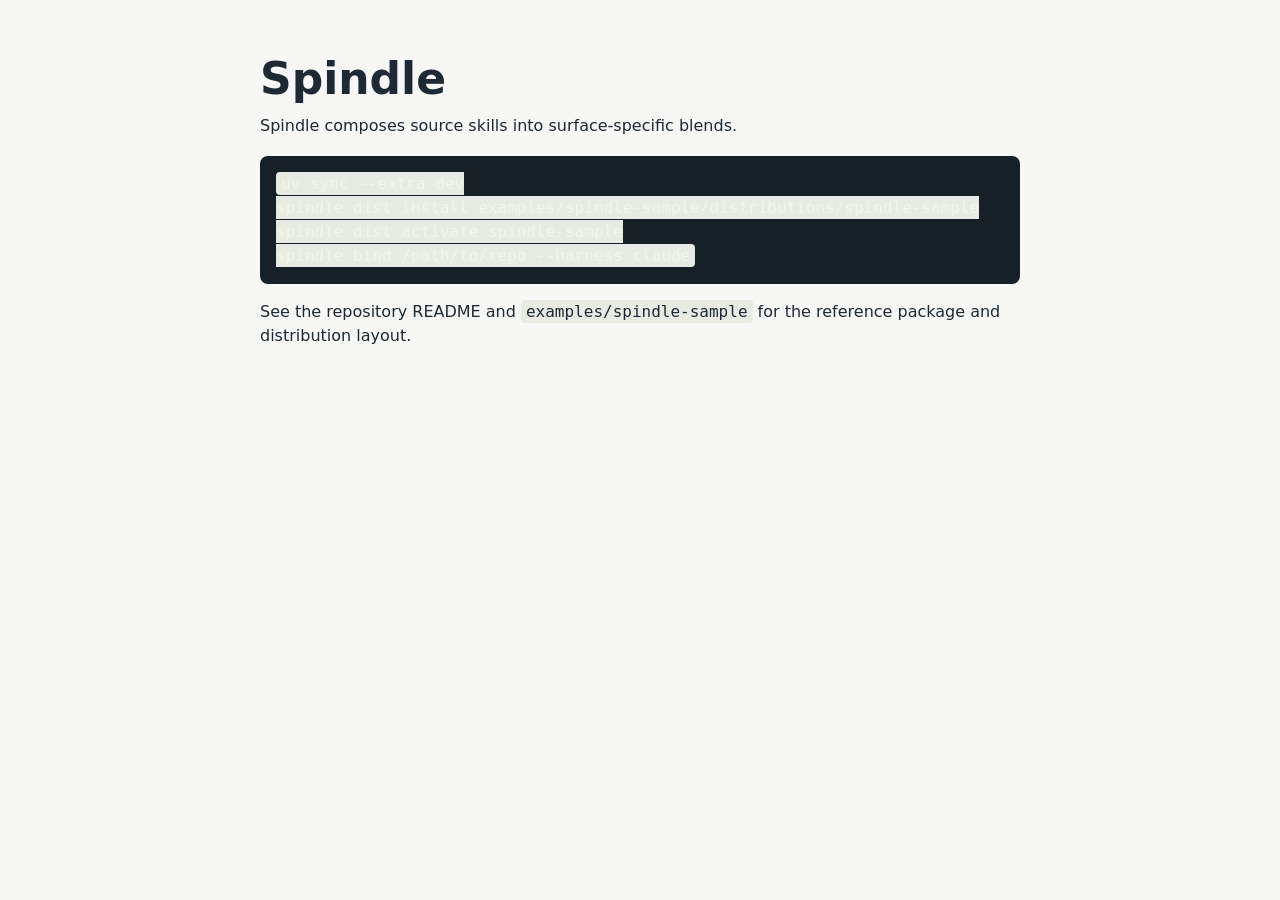
==== docs/index.html @ c7553052 "chore: publish Spindle OSS baseline" ====
<!doctype html>
<html lang="en">
<head>
  <meta charset="utf-8">
  <meta name="viewport" content="width=device-width, initial-scale=1">
  <title>Spindle</title>
  <style>
    body {
      margin: 0;
      font: 16px/1.5 system-ui, -apple-system, BlinkMacSystemFont, "Segoe UI", sans-serif;
      color: #1f2933;
      background: #f7f8f5;
    }
    main {
      max-width: 760px;
      margin: 0 auto;
      padding: 56px 24px;
    }
    h1 {
      margin: 0 0 12px;
      font-size: 44px;
      line-height: 1.05;
    }
    p {
      margin: 0 0 18px;
    }
    code {
      background: #e7ebe3;
      border-radius: 4px;
      padding: 2px 5px;
    }
    pre {
      overflow: auto;
      background: #182027;
      color: #eef5ea;
      border-radius: 8px;
      padding: 16px;
    }
  </style>
</head>
<body>
  <main>
    <h1>Spindle</h1>
    <p>Spindle composes source skills into surface-specific blends.</p>
    <pre><code>uv sync --extra dev
spindle dist install examples/spindle-sample/distributions/spindle-sample
spindle dist activate spindle-sample
spindle bind /path/to/repo --harness claude</code></pre>
    <p>See the repository README and <code>examples/spindle-sample</code> for the reference package and distribution layout.</p>
  </main>
</body>
</html>
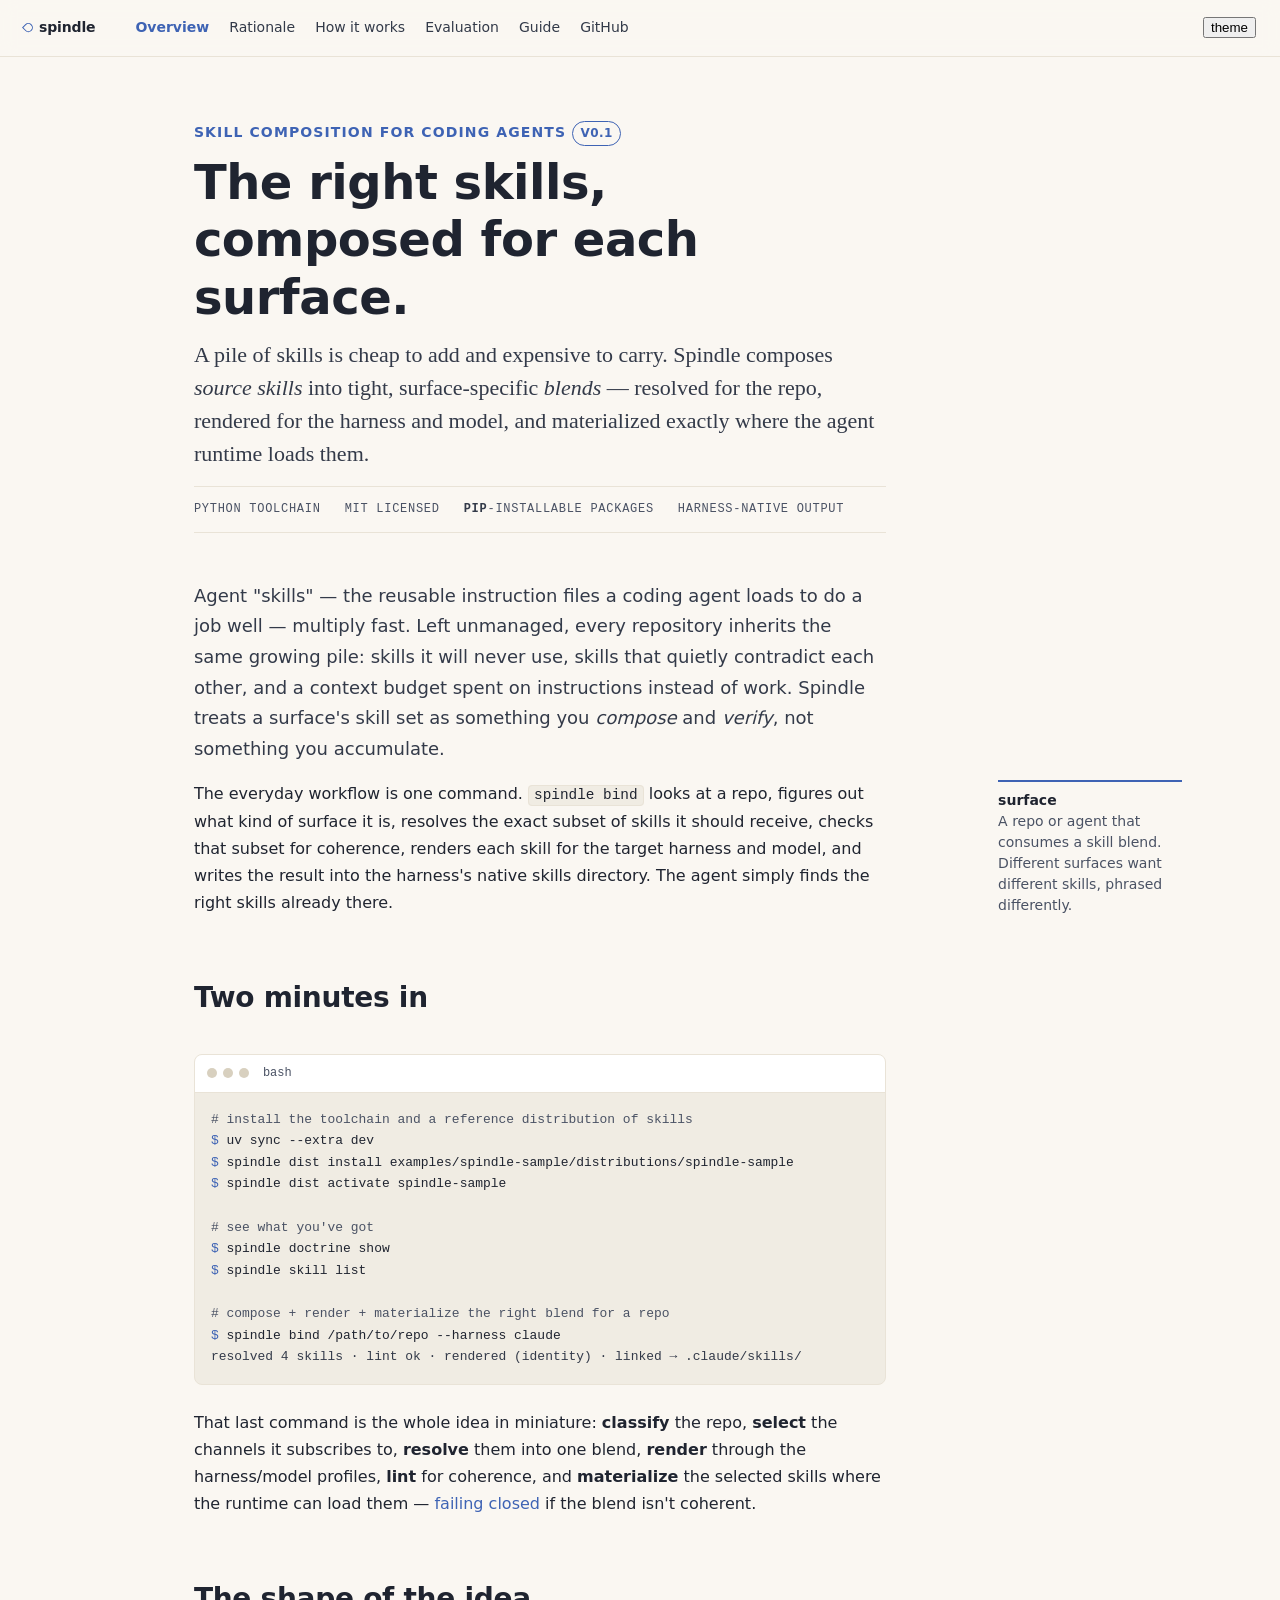
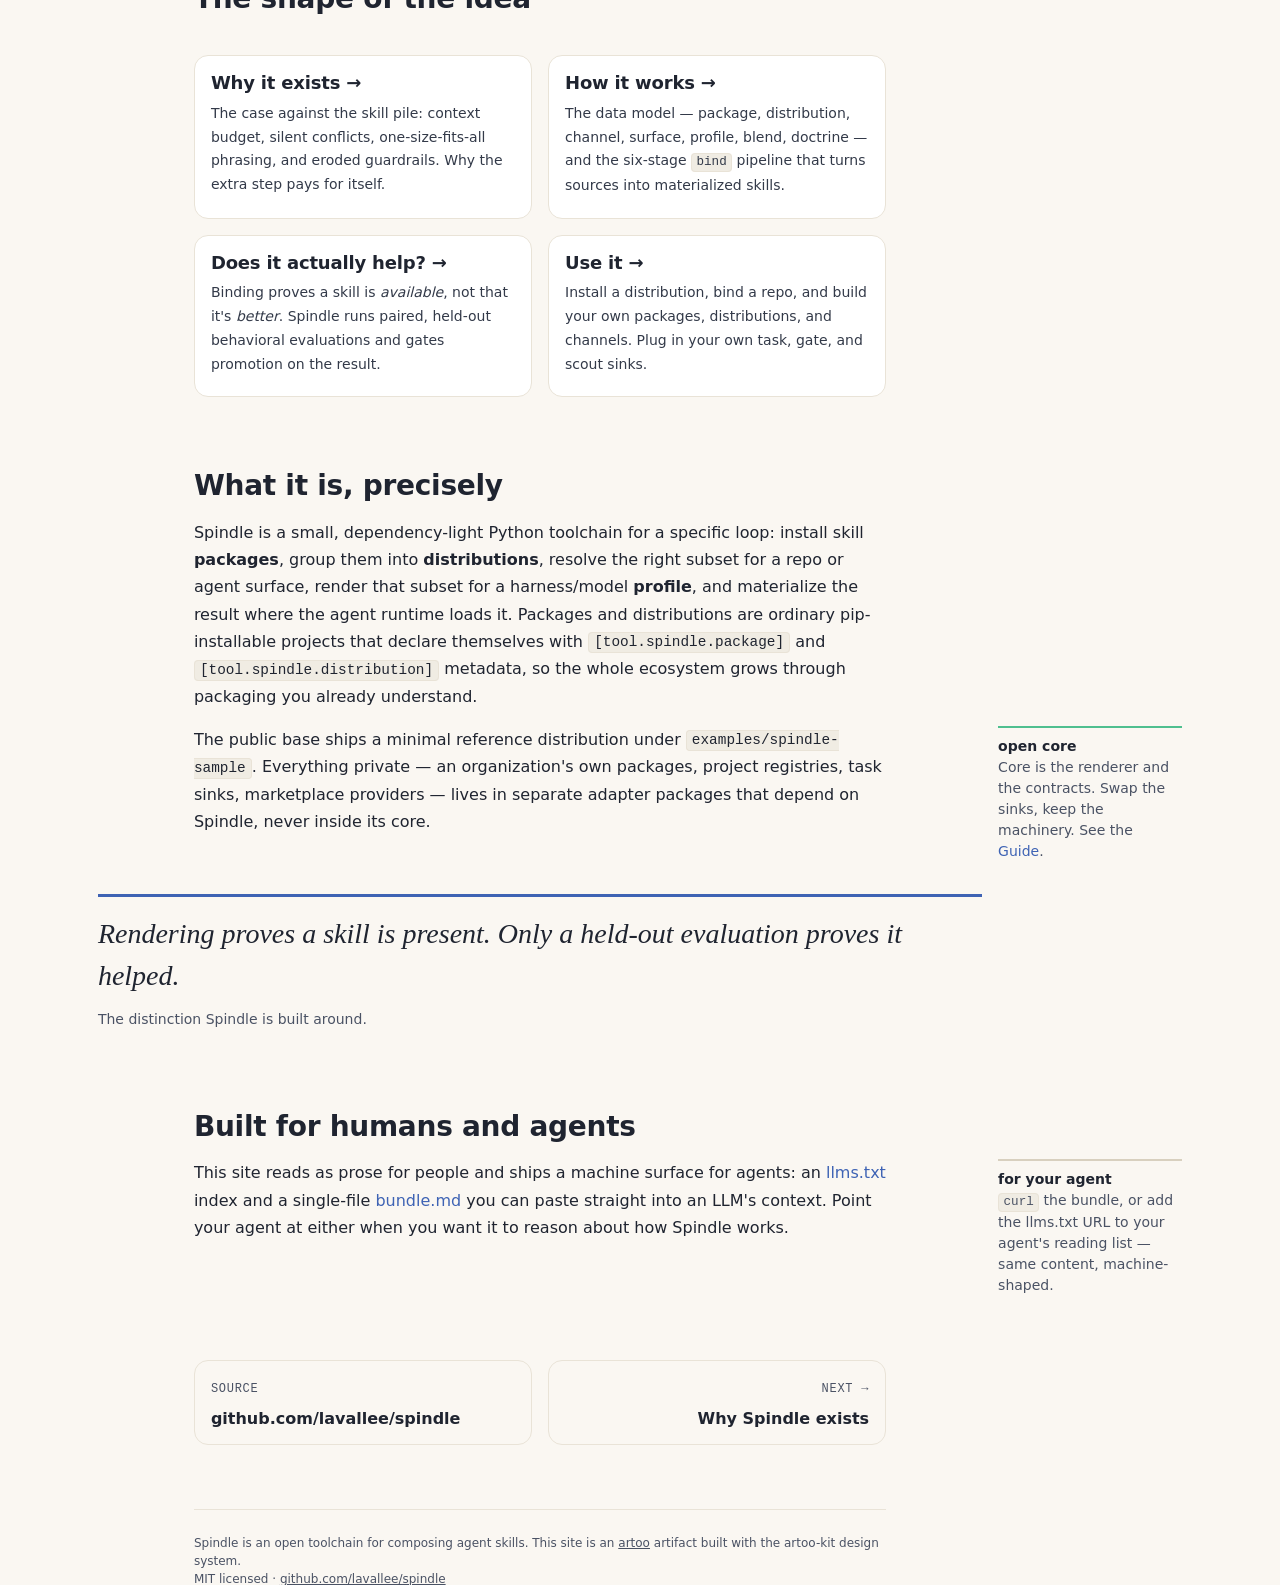
==== commit ddea0391: "docs: add a GitHub Pages documentation site under docs/ Build a five-page explainer for Spindle as a" ====
--- a/docs/index.html
+++ b/docs/index.html
@@ -1,52 +1,175 @@
 <!doctype html>
 <html lang="en">
 <head>
-  <meta charset="utf-8">
-  <meta name="viewport" content="width=device-width, initial-scale=1">
-  <title>Spindle</title>
-  <style>
-    body {
-      margin: 0;
-      font: 16px/1.5 system-ui, -apple-system, BlinkMacSystemFont, "Segoe UI", sans-serif;
-      color: #1f2933;
-      background: #f7f8f5;
-    }
-    main {
-      max-width: 760px;
-      margin: 0 auto;
-      padding: 56px 24px;
-    }
-    h1 {
-      margin: 0 0 12px;
-      font-size: 44px;
-      line-height: 1.05;
-    }
-    p {
-      margin: 0 0 18px;
-    }
-    code {
-      background: #e7ebe3;
-      border-radius: 4px;
-      padding: 2px 5px;
-    }
-    pre {
-      overflow: auto;
-      background: #182027;
-      color: #eef5ea;
-      border-radius: 8px;
-      padding: 16px;
-    }
-  </style>
+<meta charset="utf-8">
+<meta name="viewport" content="width=device-width, initial-scale=1">
+<title>Spindle — the right skills, composed for each surface</title>
+<meta name="description" content="Spindle composes source skills into tight, surface-specific blends: resolved for the repo, rendered for the harness and model, materialized where the agent runtime loads them — and proven to help before they stay.">
+<link rel="icon" href="data:image/svg+xml,%3Csvg xmlns='http://www.w3.org/2000/svg' viewBox='0 0 32 32'%3E%3Ccircle cx='16' cy='16' r='9' fill='none' stroke='%237aa2f7' stroke-width='2.5'/%3E%3Ccircle cx='16' cy='16' r='2.5' fill='%237aa2f7'/%3E%3C/svg%3E">
+<link rel="stylesheet" href="lib/artoo-kit/tokens.css">
+<link rel="stylesheet" href="lib/artoo-kit/base.css">
+<link rel="stylesheet" href="lib/artoo-kit/article.css">
+<link rel="stylesheet" href="lib/artoo-kit/components.css">
+<link rel="stylesheet" href="style.css">
 </head>
 <body>
-  <main>
-    <h1>Spindle</h1>
-    <p>Spindle composes source skills into surface-specific blends.</p>
-    <pre><code>uv sync --extra dev
-spindle dist install examples/spindle-sample/distributions/spindle-sample
-spindle dist activate spindle-sample
-spindle bind /path/to/repo --harness claude</code></pre>
-    <p>See the repository README and <code>examples/spindle-sample</code> for the reference package and distribution layout.</p>
-  </main>
+<nav class="site-nav">
+  <a class="brand" href="index.html"><span class="spin"></span>spindle</a>
+  <button class="nav-toggle" aria-label="Menu">menu</button>
+  <div class="nav-links">
+    <a href="index.html">Overview</a>
+    <a href="rationale.html">Rationale</a>
+    <a href="how-it-works.html">How it works</a>
+    <a href="evaluation.html">Evaluation</a>
+    <a href="guide.html">Guide</a>
+    <a href="https://github.com/lavallee/spindle">GitHub</a>
+  </div>
+  <button data-theme-toggle class="nav-toggle" style="display:block;margin-left:auto" aria-label="Toggle theme">theme</button>
+</nav>
+
+<main class="article">
+  <header class="article-header">
+    <div class="article-kicker">skill composition for coding agents <span class="badge badge--accent">v0.1</span></div>
+    <h1 class="article-title">The right skills, composed for each surface.</h1>
+    <p class="article-dek">A pile of skills is cheap to add and expensive to carry.
+    Spindle composes <em>source skills</em> into tight, surface-specific
+    <em>blends</em> — resolved for the repo, rendered for the harness and model,
+    and materialized exactly where the agent runtime loads them.</p>
+    <div class="meta-row">
+      <span>Python toolchain</span>
+      <span>MIT licensed</span>
+      <span><b>pip</b>-installable packages</span>
+      <span>harness-native output</span>
+    </div>
+  </header>
+
+  <p class="lead">Agent "skills" — the reusable instruction files a coding agent
+  loads to do a job well — multiply fast. Left unmanaged, every repository inherits
+  the same growing pile: skills it will never use, skills that quietly contradict
+  each other, and a context budget spent on instructions instead of work. Spindle
+  treats a surface's skill set as something you <em>compose</em> and
+  <em>verify</em>, not something you accumulate.</p>
+
+  <div class="article-mrow">
+    <p>The everyday workflow is one command. <code>spindle bind</code> looks at a
+    repo, figures out what kind of surface it is, resolves the exact subset of
+    skills it should receive, checks that subset for coherence, renders each skill
+    for the target harness and model, and writes the result into the harness's
+    native skills directory. The agent simply finds the right skills already there.</p>
+    <aside class="article-marginnote article-marginnote--def">
+      <span class="term">surface</span>
+      A repo or agent that consumes a skill blend. Different surfaces want
+      different skills, phrased differently.
+    </aside>
+  </div>
+
+  <h2>Two minutes in</h2>
+  <div class="terminal">
+    <div class="terminal-bar"><span class="dot"></span><span class="dot"></span><span class="dot"></span><span class="name">bash</span></div>
+<pre><code><span class="c"># install the toolchain and a reference distribution of skills</span>
+<span class="p">$</span> uv sync --extra dev
+<span class="p">$</span> spindle dist install examples/spindle-sample/distributions/spindle-sample
+<span class="p">$</span> spindle dist activate spindle-sample
+
+<span class="c"># see what you've got</span>
+<span class="p">$</span> spindle doctrine show
+<span class="p">$</span> spindle skill list
+
+<span class="c"># compose + render + materialize the right blend for a repo</span>
+<span class="p">$</span> spindle bind /path/to/repo --harness claude
+<span class="o">resolved 4 skills · lint ok · rendered (identity) · linked → .claude/skills/</span></code></pre>
+  </div>
+
+  <p>That last command is the whole idea in miniature: <b>classify</b> the repo,
+  <b>select</b> the channels it subscribes to, <b>resolve</b> them into one blend,
+  <b>render</b> through the harness/model profiles, <b>lint</b> for coherence, and
+  <b>materialize</b> the selected skills where the runtime can load them —
+  <a href="how-it-works.html">failing closed</a> if the blend isn't coherent.</p>
+
+  <h2>The shape of the idea</h2>
+  <div class="card-grid">
+    <a class="card" href="rationale.html">
+      <h3>Why it exists →</h3>
+      <p>The case against the skill pile: context budget, silent conflicts,
+      one-size-fits-all phrasing, and eroded guardrails. Why the extra step pays
+      for itself.</p>
+    </a>
+    <a class="card" href="how-it-works.html">
+      <h3>How it works →</h3>
+      <p>The data model — package, distribution, channel, surface, profile,
+      blend, doctrine — and the six-stage <code>bind</code> pipeline that turns
+      sources into materialized skills.</p>
+    </a>
+    <a class="card" href="evaluation.html">
+      <h3>Does it actually help? →</h3>
+      <p>Binding proves a skill is <em>available</em>, not that it's <em>better</em>.
+      Spindle runs paired, held-out behavioral evaluations and gates promotion on
+      the result.</p>
+    </a>
+    <a class="card" href="guide.html">
+      <h3>Use it →</h3>
+      <p>Install a distribution, bind a repo, and build your own packages,
+      distributions, and channels. Plug in your own task, gate, and scout sinks.</p>
+    </a>
+  </div>
+
+  <h2>What it is, precisely</h2>
+  <p>Spindle is a small, dependency-light Python toolchain for a specific loop:
+  install skill <b>packages</b>, group them into <b>distributions</b>, resolve the
+  right subset for a repo or agent surface, render that subset for a harness/model
+  <b>profile</b>, and materialize the result where the agent runtime loads it.
+  Packages and distributions are ordinary pip-installable projects that declare
+  themselves with <code>[tool.spindle.package]</code> and
+  <code>[tool.spindle.distribution]</code> metadata, so the whole ecosystem grows
+  through packaging you already understand.</p>
+
+  <div class="article-mrow">
+    <p>The public base ships a minimal reference distribution under
+    <code>examples/spindle-sample</code>. Everything private — an organization's
+    own packages, project registries, task sinks, marketplace providers — lives in
+    separate adapter packages that depend on Spindle, never inside its core.</p>
+    <aside class="article-marginnote article-marginnote--source">
+      <span class="term">open core</span>
+      Core is the renderer and the contracts. Swap the sinks, keep the machinery.
+      See the <a href="guide.html#extending">Guide</a>.
+    </aside>
+  </div>
+
+  <p class="article-pullquote">Rendering proves a skill is present. Only a
+  held-out evaluation proves it helped.<cite>The distinction Spindle is built
+  around.</cite></p>
+
+  <h2>Built for humans and agents</h2>
+  <div class="article-mrow">
+    <p>This site reads as prose for people and ships a machine surface for agents:
+    an <a href="llms.txt">llms.txt</a> index and a single-file
+    <a href="bundle.md">bundle.md</a> you can paste straight into an LLM's context.
+    Point your agent at either when you want it to reason about how Spindle works.</p>
+    <aside class="article-marginnote">
+      <span class="term">for your agent</span>
+      <code>curl</code> the bundle, or add the llms.txt URL to your agent's
+      reading list — same content, machine-shaped.
+    </aside>
+  </div>
+
+  <nav class="pagenav">
+    <a class="prev" href="https://github.com/lavallee/spindle">
+      <span class="dir">Source</span>
+      <span class="ttl">github.com/lavallee/spindle</span>
+    </a>
+    <a class="next" href="rationale.html">
+      <span class="dir">Next →</span>
+      <span class="ttl">Why Spindle exists</span>
+    </a>
+  </nav>
+
+  <footer class="colophon">
+    Spindle is an open toolchain for composing agent skills. This site is an
+    <a href="https://github.com/lavallee/artoo">artoo</a> artifact built with the
+    artoo-kit design system.<br>
+    MIT licensed · <a href="https://github.com/lavallee/spindle">github.com/lavallee/spindle</a>
+  </footer>
+</main>
+<script src="lib/artoo-kit/kit.js"></script>
 </body>
 </html>
--- a/docs/lib/artoo-kit/tokens.css
+++ b/docs/lib/artoo-kit/tokens.css
@@ -0,0 +1,142 @@
+/* artoo-kit tokens — the design spine. Never hardcode a hex in pages;
+   reference a token. Dark is the default; light via [data-theme="light"]
+   or the OS preference. */
+
+:root {
+  /* primitives */
+  --p-zinc-950: #0c0d10;
+  --p-zinc-900: #16181d;
+  --p-zinc-850: #1c1f26;
+  --p-zinc-800: #23262f;
+  --p-zinc-700: #33374233;
+  --p-zinc-400: #9aa1ad;
+  --p-zinc-300: #b8bec9;
+  --p-zinc-100: #e8eaee;
+  --p-cream-50: #faf7f2;
+  --p-cream-100: #f3efe7;
+  --p-cream-200: #e9e3d7;
+  --p-ink-900: #1f2430;
+  --p-ink-600: #4a5264;
+  --p-accent-400: #7aa2f7;
+  --p-accent-500: #5b87e0;
+  --p-accent-600: #3e63b4;
+  --p-green-400: #4fbf8f;
+  --p-amber-400: #d9a441;
+  --p-red-400: #e06c60;
+
+  /* chart palette — Okabe–Ito, colorblind-safe, order = draw order */
+  --chart-1: #56b4e9;
+  --chart-2: #e69f00;
+  --chart-3: #009e73;
+  --chart-4: #cc79a7;
+  --chart-5: #0072b2;
+  --chart-6: #d55e00;
+  --chart-7: #f0e442;
+  --chart-8: #999999;
+
+  /* semantic — dark default */
+  --bg: var(--p-zinc-950);
+  --surface: var(--p-zinc-900);
+  --surface-2: var(--p-zinc-850);
+  --border: #2c3038;
+  --border-strong: #3a3f4a;
+  --text: var(--p-zinc-100);
+  --text-2: var(--p-zinc-300);
+  --muted: var(--p-zinc-400);
+  --accent: var(--p-accent-400);
+  --accent-strong: var(--p-accent-500);
+  --success: var(--p-green-400);
+  --warn: var(--p-amber-400);
+  --danger: var(--p-red-400);
+  --code-bg: #14161b;
+  --selection: #2b4a86;
+
+  /* typography — system stacks only */
+  --font-sans: ui-sans-serif, system-ui, "Segoe UI", Roboto, "Helvetica Neue", Arial, sans-serif;
+  --font-serif: Charter, "Iowan Old Style", Georgia, Cambria, "Times New Roman", serif;
+  --font-mono: ui-monospace, "SF Mono", "Cascadia Code", Menlo, Consolas, monospace;
+
+  --text-xs: 0.75rem;
+  --text-sm: 0.875rem;
+  --text-base: 1rem;
+  --text-lg: 1.125rem;
+  --text-xl: 1.375rem;
+  --text-2xl: 1.75rem;
+  --text-3xl: 2.25rem;
+  --text-4xl: 3rem;
+
+  --leading-tight: 1.2;
+  --leading-normal: 1.5;
+  --leading-relaxed: 1.7;
+
+  /* 4px spacing grid */
+  --sp-1: 0.25rem;
+  --sp-2: 0.5rem;
+  --sp-3: 0.75rem;
+  --sp-4: 1rem;
+  --sp-6: 1.5rem;
+  --sp-8: 2rem;
+  --sp-12: 3rem;
+  --sp-16: 4rem;
+  --sp-24: 6rem;
+
+  /* shape, elevation, motion */
+  --radius-sm: 4px;
+  --radius: 8px;
+  --radius-lg: 14px;
+  --shadow-1: 0 1px 3px rgb(0 0 0 / 0.3);
+  --shadow-2: 0 4px 16px rgb(0 0 0 / 0.35);
+  --ease: cubic-bezier(0.2, 0, 0, 1);
+  --dur-fast: 120ms;
+  --dur: 200ms;
+
+  --measure: 68ch;      /* prose line length */
+  --margin-col: 200px;  /* article margin-note gutter */
+
+  color-scheme: dark;
+}
+
+[data-theme="light"] {
+  --bg: var(--p-cream-50);
+  --surface: #ffffff;
+  --surface-2: var(--p-cream-100);
+  --border: var(--p-cream-200);
+  --border-strong: #d8d0bf;
+  --text: var(--p-ink-900);
+  --text-2: #333a49;
+  --muted: var(--p-ink-600);
+  --accent: var(--p-accent-600);
+  --accent-strong: var(--p-accent-500);
+  --code-bg: #f0ece3;
+  --selection: #c7d7f5;
+  --shadow-1: 0 1px 3px rgb(31 36 48 / 0.08);
+  --shadow-2: 0 4px 16px rgb(31 36 48 / 0.10);
+  color-scheme: light;
+}
+
+@media (prefers-color-scheme: light) {
+  :root:not([data-theme="dark"]):not([data-theme="light"]) {
+    --bg: var(--p-cream-50);
+    --surface: #ffffff;
+    --surface-2: var(--p-cream-100);
+    --border: var(--p-cream-200);
+    --border-strong: #d8d0bf;
+    --text: var(--p-ink-900);
+    --text-2: #333a49;
+    --muted: var(--p-ink-600);
+    --accent: var(--p-accent-600);
+    --accent-strong: var(--p-accent-500);
+    --code-bg: #f0ece3;
+    --selection: #c7d7f5;
+    --shadow-1: 0 1px 3px rgb(31 36 48 / 0.08);
+    --shadow-2: 0 4px 16px rgb(31 36 48 / 0.10);
+    color-scheme: light;
+  }
+}
+
+@media (prefers-reduced-motion: reduce) {
+  :root {
+    --dur-fast: 0ms;
+    --dur: 0ms;
+  }
+}
--- a/docs/lib/artoo-kit/base.css
+++ b/docs/lib/artoo-kit/base.css
@@ -0,0 +1,147 @@
+/* artoo-kit base — resets and page defaults. Import order:
+   tokens.css, base.css, then article.css / components.css as needed. */
+
+*,
+*::before,
+*::after {
+  box-sizing: border-box;
+}
+
+html {
+  -webkit-text-size-adjust: 100%;
+}
+
+body {
+  margin: 0;
+  background: var(--bg);
+  color: var(--text);
+  font-family: var(--font-sans);
+  font-size: var(--text-base);
+  line-height: var(--leading-relaxed);
+  -webkit-font-smoothing: antialiased;
+}
+
+::selection {
+  background: var(--selection);
+}
+
+h1, h2, h3, h4 {
+  color: var(--text);
+  line-height: var(--leading-tight);
+  margin: 0 0 var(--sp-4);
+  font-weight: 650;
+  letter-spacing: -0.01em;
+}
+
+h1 { font-size: var(--text-3xl); }
+h2 { font-size: var(--text-2xl); margin-top: var(--sp-12); }
+h3 { font-size: var(--text-xl); margin-top: var(--sp-8); }
+h4 { font-size: var(--text-lg); margin-top: var(--sp-6); }
+
+p, ul, ol {
+  margin: 0 0 var(--sp-4);
+}
+
+a {
+  color: var(--accent);
+  text-decoration: none;
+  border-bottom: 1px solid transparent;
+  transition: border-color var(--dur-fast) var(--ease);
+}
+
+a:hover {
+  border-bottom-color: var(--accent);
+}
+
+strong { font-weight: 650; }
+
+hr {
+  border: 0;
+  border-top: 1px solid var(--border);
+  margin: var(--sp-8) 0;
+}
+
+img, svg, video {
+  max-width: 100%;
+  height: auto;
+}
+
+code, kbd, pre, samp {
+  font-family: var(--font-mono);
+  font-size: 0.9em;
+}
+
+code {
+  background: var(--code-bg);
+  border: 1px solid var(--border);
+  border-radius: var(--radius-sm);
+  padding: 0.1em 0.35em;
+}
+
+pre {
+  background: var(--code-bg);
+  border: 1px solid var(--border);
+  border-radius: var(--radius);
+  padding: var(--sp-4);
+  overflow-x: auto;
+  line-height: var(--leading-normal);
+}
+
+pre code {
+  background: none;
+  border: 0;
+  padding: 0;
+}
+
+kbd {
+  background: var(--surface-2);
+  border: 1px solid var(--border-strong);
+  border-bottom-width: 2px;
+  border-radius: var(--radius-sm);
+  padding: 0.05em 0.4em;
+  font-size: var(--text-xs);
+}
+
+blockquote {
+  margin: var(--sp-6) 0;
+  padding-left: var(--sp-4);
+  border-left: 3px solid var(--border-strong);
+  color: var(--text-2);
+}
+
+table {
+  border-collapse: collapse;
+  width: 100%;
+  margin: var(--sp-6) 0;
+  font-size: var(--text-sm);
+}
+
+th, td {
+  text-align: left;
+  padding: var(--sp-2) var(--sp-3);
+  border-bottom: 1px solid var(--border);
+  vertical-align: top;
+}
+
+th {
+  color: var(--muted);
+  font-weight: 600;
+  font-size: var(--text-xs);
+  text-transform: uppercase;
+  letter-spacing: 0.05em;
+}
+
+figure {
+  margin: var(--sp-8) 0;
+}
+
+figcaption {
+  color: var(--muted);
+  font-size: var(--text-sm);
+  margin-top: var(--sp-2);
+}
+
+@media print {
+  body { background: #fff; color: #111; }
+  nav, .no-print { display: none !important; }
+}
--- a/docs/lib/artoo-kit/article.css
+++ b/docs/lib/artoo-kit/article.css
@@ -0,0 +1,170 @@
+/* artoo-kit article layout — long-form prose with a margin-note gutter.
+
+   The grid has four named zones:
+     [full] [breakout] [prose] [margin]
+   Children default to the prose column (max var(--measure)). Wrappers:
+     .article-full       edge-to-edge
+     .article-breakout   wider than prose, centered
+     .article-marginnote right-gutter note (collapses inline on mobile)
+     .article-pullquote  large quote, breakout width
+*/
+
+.article {
+  display: grid;
+  grid-template-columns:
+    [full-start] minmax(var(--sp-4), 1fr)
+    [breakout-start] minmax(0, 6rem)
+    [prose-start] min(var(--measure), calc(100% - 2 * var(--sp-4))) [prose-end]
+    minmax(var(--sp-6), 6rem) [breakout-end]
+    minmax(0, var(--margin-col)) [margin-end]
+    minmax(var(--sp-4), 1fr) [full-end];
+  row-gap: 0;
+}
+
+.article > * {
+  grid-column: prose;
+  min-width: 0;
+}
+
+.article-full { grid-column: full; }
+.article-breakout { grid-column: breakout; }
+
+.article-header {
+  grid-column: prose;
+  margin: var(--sp-16) 0 var(--sp-12);
+}
+
+.article-kicker {
+  color: var(--accent);
+  font-size: var(--text-sm);
+  font-weight: 650;
+  text-transform: uppercase;
+  letter-spacing: 0.08em;
+  margin-bottom: var(--sp-2);
+}
+
+.article-title {
+  font-size: var(--text-4xl);
+  margin-bottom: var(--sp-3);
+}
+
+.article-dek {
+  color: var(--text-2);
+  font-size: var(--text-xl);
+  font-family: var(--font-serif);
+  line-height: var(--leading-normal);
+  margin-bottom: var(--sp-4);
+}
+
+.article-byline {
+  color: var(--muted);
+  font-size: var(--text-sm);
+}
+
+/* margin notes: pair a paragraph with its note via .article-mrow */
+.article-mrow {
+  grid-column: prose-start / margin-end;
+  display: grid;
+  grid-template-columns: subgrid;
+}
+
+.article-mrow > :first-child {
+  grid-column: 1;
+}
+
+.article-marginnote {
+  grid-column: 3;
+  align-self: start;
+  font-size: var(--text-sm);
+  color: var(--muted);
+  line-height: var(--leading-normal);
+  border-top: 2px solid var(--border-strong);
+  padding-top: var(--sp-2);
+  margin-left: var(--sp-4);
+}
+
+.article-marginnote--def { border-top-color: var(--accent); }
+.article-marginnote--source { border-top-color: var(--success); }
+.article-marginnote--callout { border-top-color: var(--warn); }
+
+.article-marginnote .term {
+  color: var(--text);
+  font-weight: 650;
+  display: block;
+}
+
+.article-pullquote {
+  grid-column: breakout;
+  font-family: var(--font-serif);
+  font-style: italic;
+  font-size: var(--text-2xl);
+  line-height: var(--leading-normal);
+  color: var(--text);
+  border: 0;
+  border-top: 3px solid var(--accent);
+  margin: var(--sp-8) 0;
+  padding: var(--sp-4) 0 0;
+}
+
+.article-pullquote cite {
+  display: block;
+  font-family: var(--font-sans);
+  font-style: normal;
+  font-size: var(--text-sm);
+  color: var(--muted);
+  margin-top: var(--sp-3);
+}
+
+.article-pullnumber {
+  grid-column: breakout;
+  margin: var(--sp-8) 0;
+  text-align: center;
+}
+
+.article-pullnumber .num {
+  font-size: var(--text-4xl);
+  font-weight: 700;
+  color: var(--accent);
+  display: block;
+  line-height: 1;
+}
+
+.article-pullnumber .label {
+  color: var(--muted);
+  font-size: var(--text-sm);
+}
+
+.article-figure {
+  grid-column: breakout;
+  margin: var(--sp-8) 0;
+}
+
+.article .endnotes {
+  border-top: 1px solid var(--border);
+  margin-top: var(--sp-12);
+  padding-top: var(--sp-6);
+  font-size: var(--text-sm);
+  color: var(--text-2);
+}
+
+/* mobile: single column, notes flow inline as boxed asides */
+@media (max-width: 940px) {
+  .article,
+  .article-mrow {
+    display: block;
+    padding: 0 var(--sp-4);
+  }
+
+  .article-mrow { padding: 0; }
+
+  .article-marginnote {
+    margin: var(--sp-4) 0;
+    padding: var(--sp-3) var(--sp-4);
+    background: var(--surface);
+    border: 1px solid var(--border);
+    border-top: 2px solid var(--border-strong);
+    border-radius: var(--radius);
+  }
+
+  .article-title { font-size: var(--text-3xl); }
+}
--- a/docs/lib/artoo-kit/components.css
+++ b/docs/lib/artoo-kit/components.css
@@ -0,0 +1,237 @@
+/* artoo-kit components — nav, cards, callouts, badges, stats, colophon. */
+
+/* -- site shell ---------------------------------------------------------- */
+
+.site-nav {
+  position: sticky;
+  top: 0;
+  z-index: 10;
+  display: flex;
+  align-items: center;
+  gap: var(--sp-4);
+  padding: var(--sp-3) var(--sp-6);
+  background: color-mix(in srgb, var(--bg) 88%, transparent);
+  backdrop-filter: blur(8px);
+  border-bottom: 1px solid var(--border);
+}
+
+.site-nav .brand {
+  font-weight: 700;
+  color: var(--text);
+  margin-right: var(--sp-4);
+}
+
+.site-nav a {
+  color: var(--text-2);
+  font-size: var(--text-sm);
+  border: 0;
+  padding: var(--sp-1) var(--sp-2);
+  border-radius: var(--radius-sm);
+}
+
+.site-nav a:hover {
+  color: var(--text);
+  background: var(--surface-2);
+}
+
+.site-nav a[aria-current="page"] {
+  color: var(--accent);
+  font-weight: 650;
+}
+
+.site-nav .nav-toggle { display: none; }
+
+.page {
+  max-width: 72rem;
+  margin: 0 auto;
+  padding: var(--sp-8) var(--sp-6) var(--sp-24);
+}
+
+.page--narrow { max-width: calc(var(--measure) + 4rem); }
+
+/* -- cards ---------------------------------------------------------------- */
+
+.card-grid {
+  display: grid;
+  grid-template-columns: repeat(auto-fill, minmax(16rem, 1fr));
+  gap: var(--sp-4);
+  margin: var(--sp-6) 0;
+}
+
+.card {
+  display: block;
+  background: var(--surface);
+  border: 1px solid var(--border);
+  border-radius: var(--radius-lg);
+  padding: var(--sp-4) var(--sp-4) var(--sp-3);
+  color: var(--text);
+  transition: border-color var(--dur-fast) var(--ease), transform var(--dur-fast) var(--ease);
+}
+
+a.card:hover {
+  border-color: var(--accent);
+  transform: translateY(-1px);
+}
+
+.card h3 {
+  margin: 0 0 var(--sp-2);
+  font-size: var(--text-lg);
+}
+
+.card p {
+  color: var(--text-2);
+  font-size: var(--text-sm);
+  margin: 0 0 var(--sp-2);
+}
+
+/* -- callouts -------------------------------------------------------------- */
+
+.callout {
+  border: 1px solid var(--border);
+  border-left: 3px solid var(--accent);
+  border-radius: var(--radius);
+  background: var(--surface);
+  padding: var(--sp-3) var(--sp-4);
+  margin: var(--sp-6) 0;
+  font-size: var(--text-sm);
+  color: var(--text-2);
+}
+
+.callout > :last-child { margin-bottom: 0; }
+.callout .callout-title {
+  color: var(--text);
+  font-weight: 650;
+  display: block;
+  margin-bottom: var(--sp-1);
+}
+
+.callout--warn { border-left-color: var(--warn); }
+.callout--danger { border-left-color: var(--danger); }
+.callout--success { border-left-color: var(--success); }
+
+/* -- badges & meta ---------------------------------------------------------- */
+
+.badge {
+  display: inline-block;
+  font-size: var(--text-xs);
+  font-weight: 650;
+  letter-spacing: 0.04em;
+  padding: 0.1em 0.6em;
+  border-radius: 999px;
+  border: 1px solid var(--border-strong);
+  color: var(--text-2);
+  background: var(--surface-2);
+}
+
+.badge--accent { color: var(--accent); border-color: var(--accent); background: transparent; }
+.badge--success { color: var(--success); border-color: var(--success); background: transparent; }
+.badge--warn { color: var(--warn); border-color: var(--warn); background: transparent; }
+
+/* -- stat rows -------------------------------------------------------------- */
+
+.stat-row {
+  display: grid;
+  grid-template-columns: repeat(auto-fit, minmax(8rem, 1fr));
+  gap: var(--sp-4);
+  margin: var(--sp-6) 0;
+}
+
+.stat {
+  background: var(--surface);
+  border: 1px solid var(--border);
+  border-radius: var(--radius);
+  padding: var(--sp-3) var(--sp-4);
+}
+
+.stat .value {
+  font-size: var(--text-2xl);
+  font-weight: 700;
+  color: var(--text);
+  display: block;
+  line-height: var(--leading-tight);
+}
+
+.stat .label {
+  color: var(--muted);
+  font-size: var(--text-xs);
+  text-transform: uppercase;
+  letter-spacing: 0.05em;
+}
+
+/* -- table of contents -------------------------------------------------------- */
+
+.toc {
+  font-size: var(--text-sm);
+  border: 1px solid var(--border);
+  border-radius: var(--radius);
+  background: var(--surface);
+  padding: var(--sp-4);
+  margin: var(--sp-6) 0;
+}
+
+.toc ol {
+  margin: 0;
+  padding-left: var(--sp-6);
+}
+
+.toc a { color: var(--text-2); }
+.toc a:hover { color: var(--accent); }
+
+/* -- diagrams -------------------------------------------------------------- */
+
+.diagram {
+  background: var(--surface);
+  border: 1px solid var(--border);
+  border-radius: var(--radius);
+  padding: var(--sp-4);
+  margin: var(--sp-8) 0;
+  overflow-x: auto;
+}
+
+.diagram svg { display: block; margin: 0 auto; }
+
+/* -- colophon -------------------------------------------------------------- */
+
+.colophon {
+  border-top: 1px solid var(--border);
+  margin-top: var(--sp-16);
+  padding: var(--sp-6) 0 0;
+  color: var(--muted);
+  font-size: var(--text-xs);
+  line-height: var(--leading-normal);
+}
+
+.colophon a { color: var(--muted); text-decoration: underline; }
+
+/* -- responsive nav -------------------------------------------------------------- */
+
+@media (max-width: 720px) {
+  .site-nav { flex-wrap: wrap; padding: var(--sp-3) var(--sp-4); }
+
+  .site-nav .nav-toggle {
+    display: block;
+    margin-left: auto;
+    background: none;
+    border: 1px solid var(--border-strong);
+    border-radius: var(--radius-sm);
+    color: var(--text-2);
+    padding: var(--sp-1) var(--sp-2);
+    font: inherit;
+    font-size: var(--text-sm);
+  }
+
+  .site-nav .nav-links {
+    display: none;
+    flex-basis: 100%;
+    flex-direction: column;
+    gap: var(--sp-1);
+    padding-top: var(--sp-2);
+  }
+
+  .site-nav .nav-links.open { display: flex; }
+  .page { padding: var(--sp-6) var(--sp-4) var(--sp-16); }
+}
+
+@media (min-width: 721px) {
+  .site-nav .nav-links { display: flex; gap: var(--sp-1); }
+}
--- a/docs/style.css
+++ b/docs/style.css
@@ -0,0 +1,241 @@
+/* spindle site — page components layered on artoo-kit tokens.
+   Never hardcode a color; reference a kit token. No gradients, no shadows,
+   no emoji — the house style of the family. */
+
+/* -- brand as a link ------------------------------------------------------- */
+.site-nav a.brand {
+  color: var(--text);
+  font-weight: 700;
+  padding: 0;
+  border: 0;
+  border-radius: 0;
+  letter-spacing: -0.01em;
+}
+.site-nav a.brand:hover { background: none; color: var(--accent); }
+.site-nav a.brand .spin {
+  display: inline-block;
+  width: 0.62em;
+  height: 0.62em;
+  margin-right: 0.45em;
+  border: 1.5px solid var(--accent);
+  border-radius: 50% 50% 50% 0;
+  transform: rotate(45deg);
+  vertical-align: baseline;
+}
+
+/* -- title meta row -------------------------------------------------------- */
+.meta-row {
+  display: flex;
+  flex-wrap: wrap;
+  gap: var(--sp-3) var(--sp-6);
+  margin: var(--sp-4) 0 0;
+  padding: var(--sp-3) 0;
+  border-top: 1px solid var(--border);
+  border-bottom: 1px solid var(--border);
+  font-family: var(--font-mono);
+  font-size: var(--text-xs);
+  text-transform: uppercase;
+  letter-spacing: 0.06em;
+  color: var(--muted);
+}
+.meta-row b { color: var(--text-2); font-weight: 600; }
+
+/* -- terminal -------------------------------------------------------------- */
+.terminal {
+  background: var(--code-bg);
+  border: 1px solid var(--border);
+  border-radius: var(--radius);
+  overflow: hidden;
+  margin: var(--sp-6) 0;
+}
+.terminal-bar {
+  display: flex;
+  align-items: center;
+  gap: 6px;
+  padding: var(--sp-2) var(--sp-3);
+  background: var(--surface);
+  border-bottom: 1px solid var(--border);
+}
+.terminal-bar .dot {
+  width: 10px; height: 10px; border-radius: 50%;
+  background: var(--border-strong);
+}
+.terminal-bar .name {
+  margin-left: var(--sp-2);
+  font-family: var(--font-mono);
+  font-size: var(--text-xs);
+  color: var(--muted);
+}
+.terminal pre {
+  margin: 0; border: 0; border-radius: 0; background: transparent;
+}
+.terminal .c { color: var(--muted); }              /* comment */
+.terminal .p { color: var(--accent); user-select: none; }  /* prompt */
+.terminal .o { color: var(--text-2); }             /* echoed output */
+
+/* -- pipeline (horizontal stage flow) -------------------------------------- */
+.pipeline {
+  display: grid;
+  grid-auto-flow: column;
+  grid-auto-columns: 1fr;
+  align-items: stretch;
+  gap: var(--sp-2);
+  margin: var(--sp-8) 0;
+}
+.stage {
+  position: relative;
+  background: var(--surface);
+  border: 1px solid var(--border);
+  border-radius: var(--radius);
+  padding: var(--sp-3) var(--sp-3) var(--sp-4);
+}
+.stage .n {
+  font-family: var(--font-mono);
+  font-size: var(--text-xs);
+  color: var(--accent);
+  letter-spacing: 0.08em;
+}
+.stage h4 {
+  margin: var(--sp-1) 0 var(--sp-2);
+  font-size: var(--text-base);
+}
+.stage p {
+  margin: 0;
+  font-size: var(--text-sm);
+  color: var(--text-2);
+  line-height: var(--leading-normal);
+}
+.stage .mod {
+  display: block;
+  margin-top: var(--sp-2);
+  font-family: var(--font-mono);
+  font-size: var(--text-xs);
+  color: var(--muted);
+}
+.stage:not(:last-child)::after {
+  content: "→";
+  position: absolute;
+  right: calc(-1 * var(--sp-2) - 0.35em);
+  top: 50%;
+  transform: translateY(-50%);
+  color: var(--border-strong);
+  z-index: 1;
+}
+@media (max-width: 820px) {
+  .pipeline { grid-auto-flow: row; grid-auto-columns: auto; }
+  .stage:not(:last-child)::after {
+    content: "↓";
+    right: 50%;
+    top: auto;
+    bottom: calc(-1 * var(--sp-2) - 0.6em);
+    transform: translateX(50%);
+  }
+}
+
+/* -- lineage chain (a → b → c of concepts) --------------------------------- */
+.chain {
+  display: flex;
+  flex-wrap: wrap;
+  align-items: center;
+  gap: var(--sp-2) var(--sp-3);
+  margin: var(--sp-6) 0;
+  font-family: var(--font-mono);
+  font-size: var(--text-sm);
+}
+.chain .node {
+  padding: var(--sp-1) var(--sp-3);
+  background: var(--surface);
+  border: 1px solid var(--border-strong);
+  border-radius: var(--radius-sm);
+  color: var(--text);
+}
+.chain .sep { color: var(--muted); }
+
+/* -- definition grid ------------------------------------------------------- */
+.defs {
+  margin: var(--sp-6) 0;
+  border-top: 1px solid var(--border);
+}
+.defs > div {
+  display: grid;
+  grid-template-columns: 12rem 1fr;
+  gap: var(--sp-4);
+  padding: var(--sp-3) 0;
+  border-bottom: 1px solid var(--border);
+}
+.defs dt {
+  font-family: var(--font-mono);
+  font-size: var(--text-sm);
+  color: var(--accent);
+  font-weight: 600;
+}
+.defs dd {
+  margin: 0;
+  color: var(--text-2);
+  font-size: var(--text-sm);
+  line-height: var(--leading-normal);
+}
+@media (max-width: 620px) {
+  .defs > div { grid-template-columns: 1fr; gap: var(--sp-1); }
+}
+
+/* -- key/value ledger (contrast two options) ------------------------------- */
+.ledger {
+  display: grid;
+  grid-template-columns: 1fr 1fr;
+  gap: var(--sp-4);
+  margin: var(--sp-6) 0;
+}
+.ledger > div {
+  background: var(--surface);
+  border: 1px solid var(--border);
+  border-radius: var(--radius-lg);
+  padding: var(--sp-4);
+}
+.ledger h4 { margin: 0 0 var(--sp-2); font-size: var(--text-base); }
+.ledger ul { margin: 0; padding-left: 1.1em; font-size: var(--text-sm); color: var(--text-2); }
+.ledger li { margin-bottom: var(--sp-2); }
+.ledger .tag {
+  font-family: var(--font-mono);
+  font-size: var(--text-xs);
+  text-transform: uppercase;
+  letter-spacing: 0.06em;
+  color: var(--muted);
+  display: block;
+  margin-bottom: var(--sp-1);
+}
+@media (max-width: 620px) { .ledger { grid-template-columns: 1fr; } }
+
+/* -- bottom page navigation ------------------------------------------------ */
+.pagenav {
+  display: grid;
+  grid-template-columns: 1fr 1fr;
+  gap: var(--sp-4);
+  margin: var(--sp-16) 0 0;
+}
+.pagenav a {
+  display: block;
+  border: 1px solid var(--border);
+  border-radius: var(--radius-lg);
+  padding: var(--sp-3) var(--sp-4);
+  color: var(--text);
+}
+.pagenav a:hover { border-color: var(--accent); }
+.pagenav .dir {
+  font-family: var(--font-mono);
+  font-size: var(--text-xs);
+  text-transform: uppercase;
+  letter-spacing: 0.06em;
+  color: var(--muted);
+}
+.pagenav .ttl { display: block; margin-top: var(--sp-1); font-weight: 650; }
+.pagenav .next { text-align: right; }
+@media (max-width: 620px) { .pagenav { grid-template-columns: 1fr; } }
+
+/* -- small helpers --------------------------------------------------------- */
+.lead { font-size: var(--text-lg); color: var(--text-2); }
+.tag-inline {
+  font-family: var(--font-mono);
+  font-size: 0.85em;
+  color: var(--accent);
+}
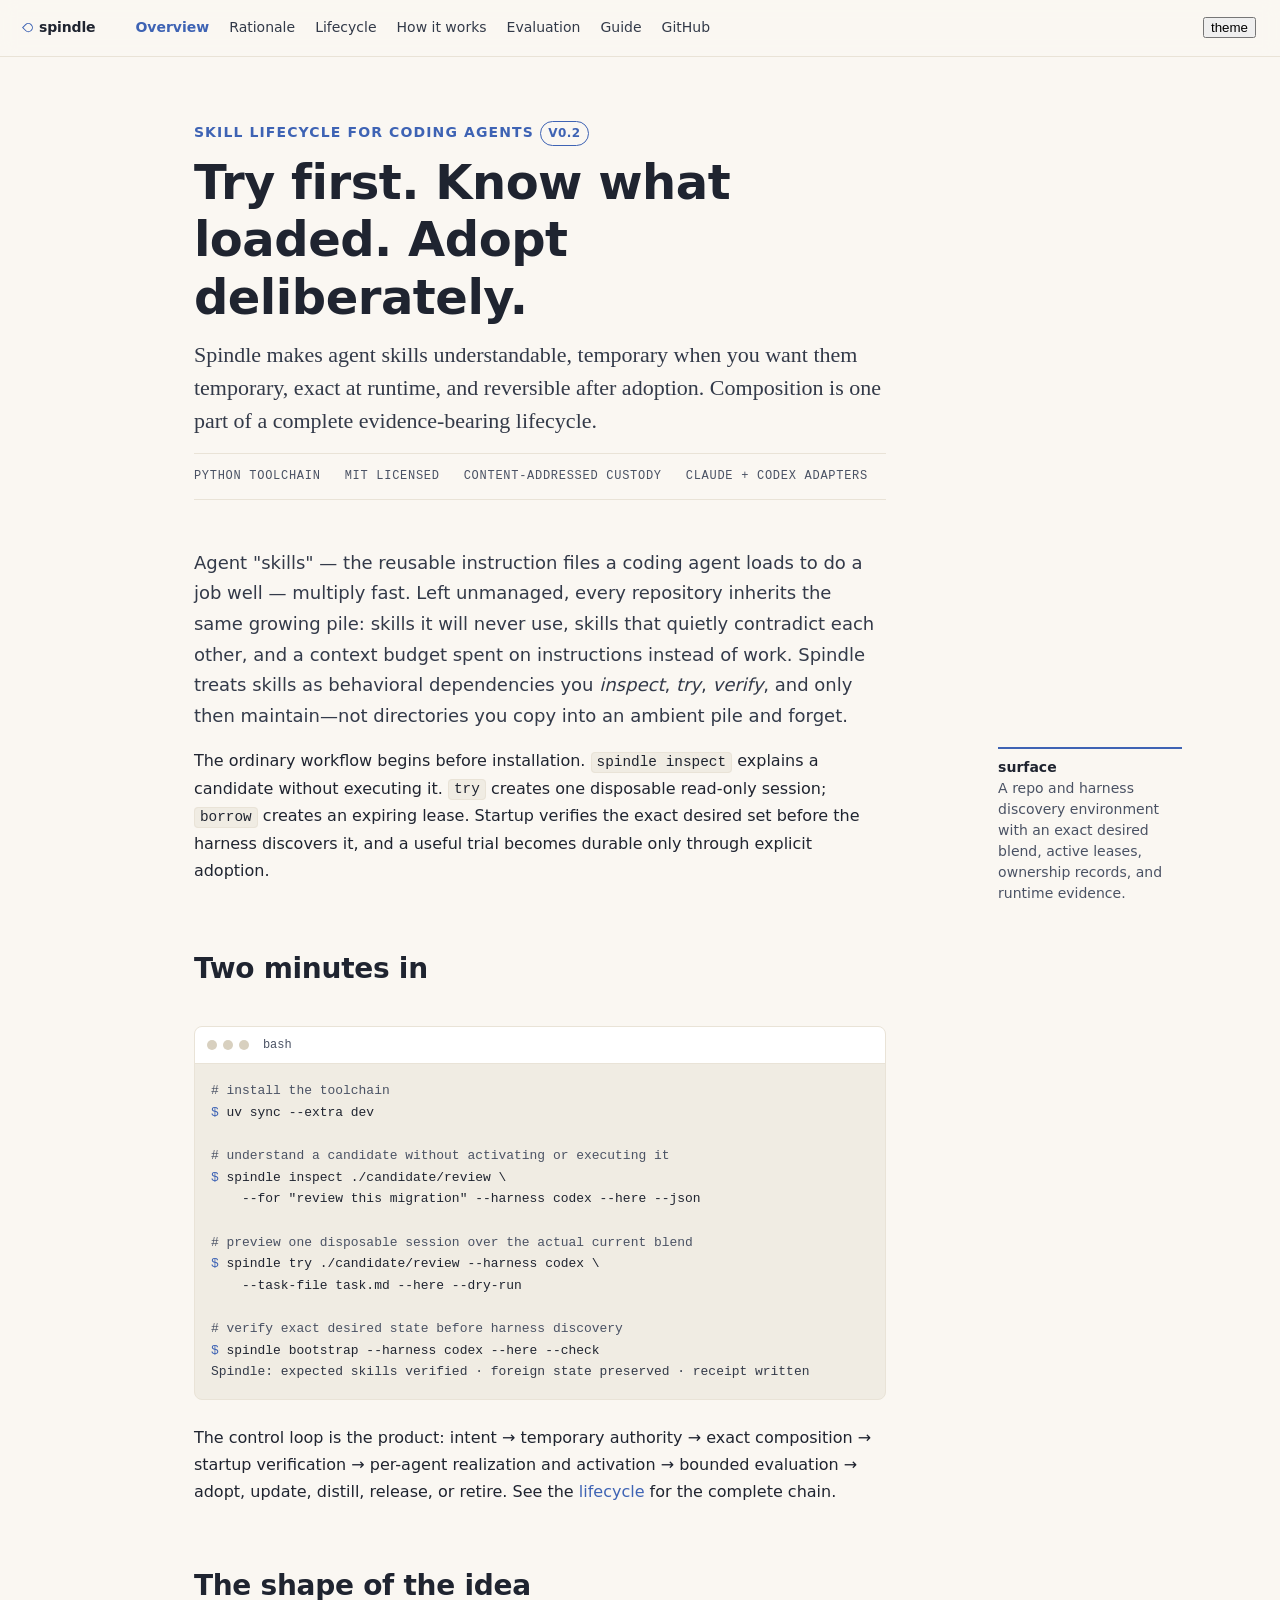
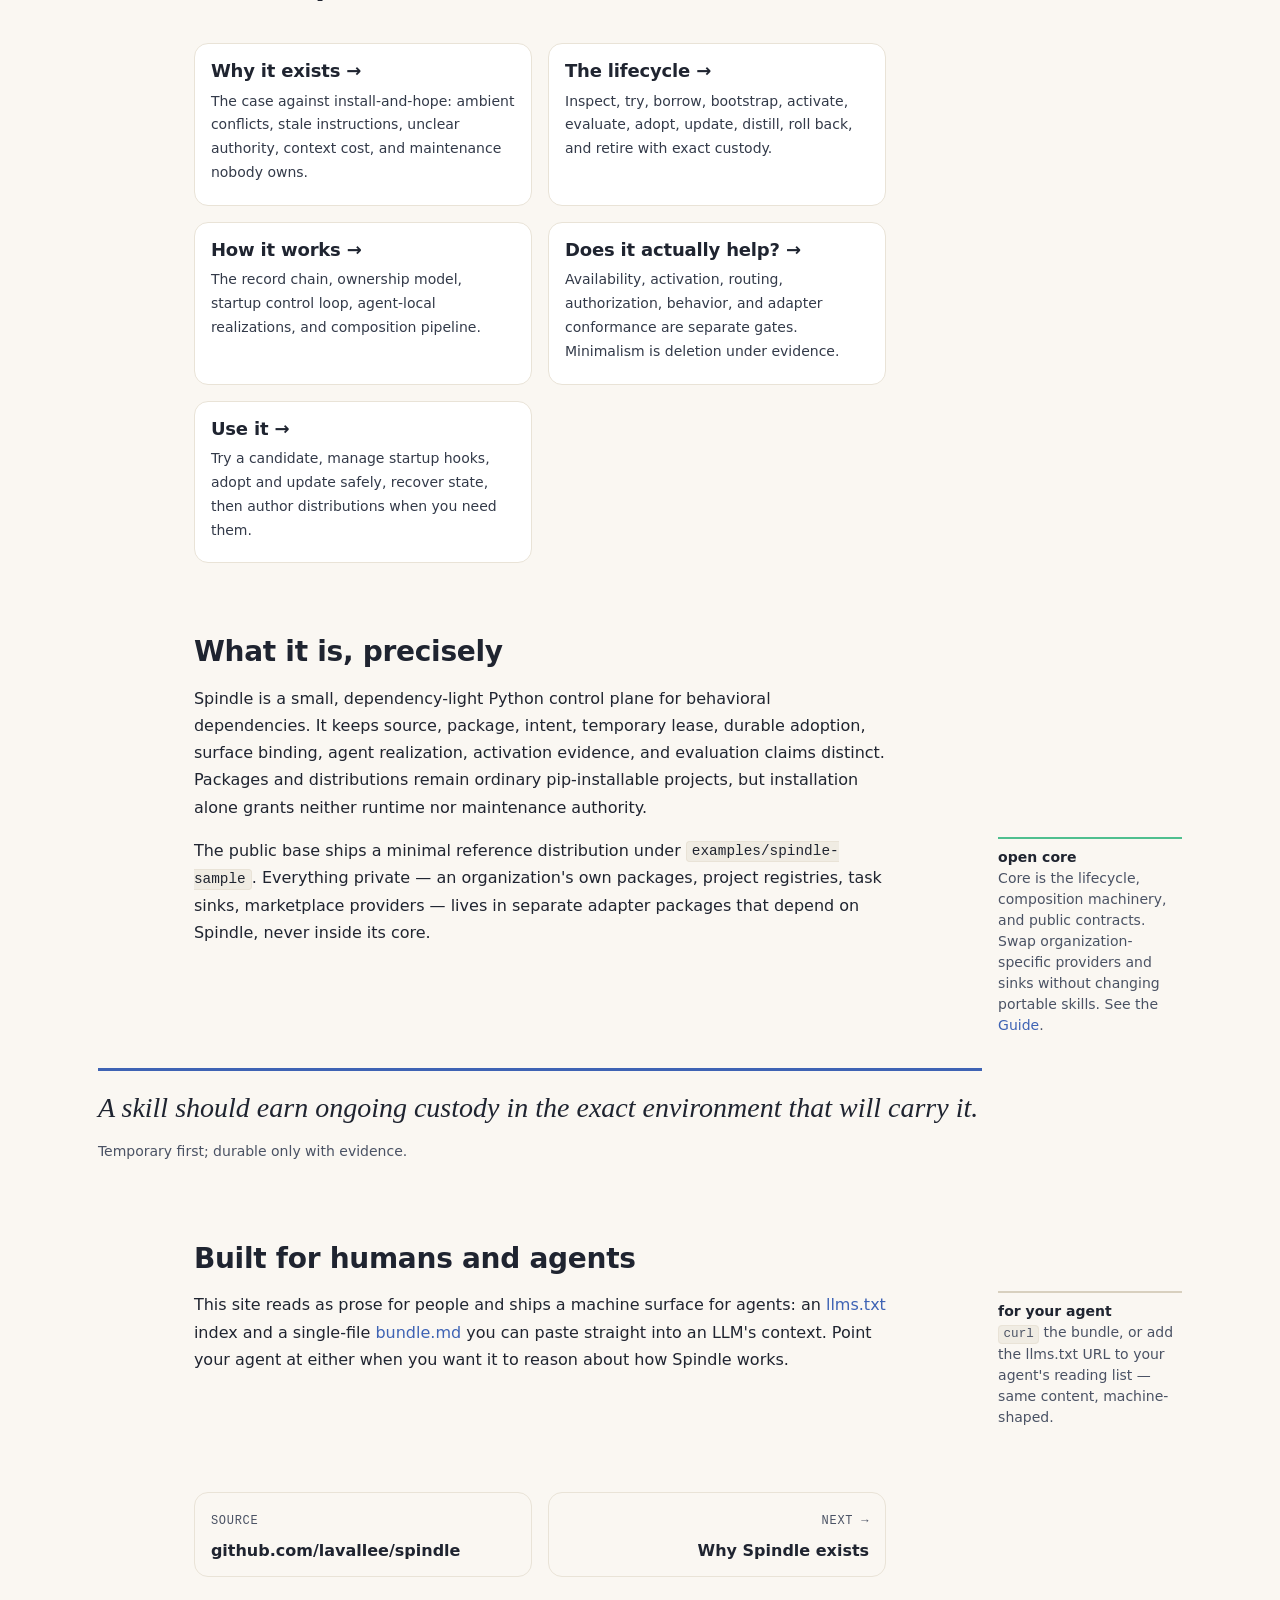
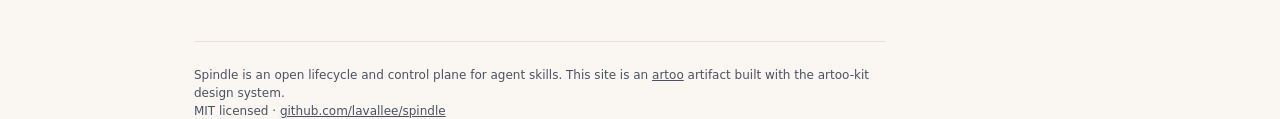
==== commit a95c2b3c: "feat: add Spindle 0.2 skill lifecycle" ====
--- a/docs/index.html
+++ b/docs/index.html
@@ -3,8 +3,8 @@
 <head>
 <meta charset="utf-8">
 <meta name="viewport" content="width=device-width, initial-scale=1">
-<title>Spindle — the right skills, composed for each surface</title>
-<meta name="description" content="Spindle composes source skills into tight, surface-specific blends: resolved for the repo, rendered for the harness and model, materialized where the agent runtime loads them — and proven to help before they stay.">
+<title>Spindle — try, verify, and maintain agent skills</title>
+<meta name="description" content="Spindle is an evidence-bearing lifecycle for agent skills: inspect and try before adoption, verify exact startup state, realize per agent, evaluate, update, distill, and retire safely.">
 <link rel="icon" href="data:image/svg+xml,%3Csvg xmlns='http://www.w3.org/2000/svg' viewBox='0 0 32 32'%3E%3Ccircle cx='16' cy='16' r='9' fill='none' stroke='%237aa2f7' stroke-width='2.5'/%3E%3Ccircle cx='16' cy='16' r='2.5' fill='%237aa2f7'/%3E%3C/svg%3E">
 <link rel="stylesheet" href="lib/artoo-kit/tokens.css">
 <link rel="stylesheet" href="lib/artoo-kit/base.css">
@@ -19,6 +19,7 @@
   <div class="nav-links">
     <a href="index.html">Overview</a>
     <a href="rationale.html">Rationale</a>
+    <a href="lifecycle.html">Lifecycle</a>
     <a href="how-it-works.html">How it works</a>
     <a href="evaluation.html">Evaluation</a>
     <a href="guide.html">Guide</a>
@@ -29,17 +30,16 @@
 
 <main class="article">
   <header class="article-header">
-    <div class="article-kicker">skill composition for coding agents <span class="badge badge--accent">v0.1</span></div>
-    <h1 class="article-title">The right skills, composed for each surface.</h1>
-    <p class="article-dek">A pile of skills is cheap to add and expensive to carry.
-    Spindle composes <em>source skills</em> into tight, surface-specific
-    <em>blends</em> — resolved for the repo, rendered for the harness and model,
-    and materialized exactly where the agent runtime loads them.</p>
+    <div class="article-kicker">skill lifecycle for coding agents <span class="badge badge--accent">v0.2</span></div>
+    <h1 class="article-title">Try first. Know what loaded. Adopt deliberately.</h1>
+    <p class="article-dek">Spindle makes agent skills understandable, temporary
+    when you want them temporary, exact at runtime, and reversible after adoption.
+    Composition is one part of a complete evidence-bearing lifecycle.</p>
     <div class="meta-row">
       <span>Python toolchain</span>
       <span>MIT licensed</span>
-      <span><b>pip</b>-installable packages</span>
-      <span>harness-native output</span>
+      <span>content-addressed custody</span>
+      <span>Claude + Codex adapters</span>
     </div>
   </header>
 
@@ -47,81 +47,83 @@
   loads to do a job well — multiply fast. Left unmanaged, every repository inherits
   the same growing pile: skills it will never use, skills that quietly contradict
   each other, and a context budget spent on instructions instead of work. Spindle
-  treats a surface's skill set as something you <em>compose</em> and
-  <em>verify</em>, not something you accumulate.</p>
+  treats skills as behavioral dependencies you <em>inspect</em>,
+  <em>try</em>, <em>verify</em>, and only then maintain—not directories you copy
+  into an ambient pile and forget.</p>
 
   <div class="article-mrow">
-    <p>The everyday workflow is one command. <code>spindle bind</code> looks at a
-    repo, figures out what kind of surface it is, resolves the exact subset of
-    skills it should receive, checks that subset for coherence, renders each skill
-    for the target harness and model, and writes the result into the harness's
-    native skills directory. The agent simply finds the right skills already there.</p>
+    <p>The ordinary workflow begins before installation. <code>spindle inspect</code>
+    explains a candidate without executing it. <code>try</code> creates one
+    disposable read-only session; <code>borrow</code> creates an expiring lease.
+    Startup verifies the exact desired set before the harness discovers it, and a
+    useful trial becomes durable only through explicit adoption.</p>
     <aside class="article-marginnote article-marginnote--def">
       <span class="term">surface</span>
-      A repo or agent that consumes a skill blend. Different surfaces want
-      different skills, phrased differently.
+      A repo and harness discovery environment with an exact desired blend,
+      active leases, ownership records, and runtime evidence.
     </aside>
   </div>
 
   <h2>Two minutes in</h2>
   <div class="terminal">
     <div class="terminal-bar"><span class="dot"></span><span class="dot"></span><span class="dot"></span><span class="name">bash</span></div>
-<pre><code><span class="c"># install the toolchain and a reference distribution of skills</span>
+<pre><code><span class="c"># install the toolchain</span>
 <span class="p">$</span> uv sync --extra dev
-<span class="p">$</span> spindle dist install examples/spindle-sample/distributions/spindle-sample
-<span class="p">$</span> spindle dist activate spindle-sample
 
-<span class="c"># see what you've got</span>
-<span class="p">$</span> spindle doctrine show
-<span class="p">$</span> spindle skill list
+<span class="c"># understand a candidate without activating or executing it</span>
+<span class="p">$</span> spindle inspect ./candidate/review \
+    --for "review this migration" --harness codex --here --json
 
-<span class="c"># compose + render + materialize the right blend for a repo</span>
-<span class="p">$</span> spindle bind /path/to/repo --harness claude
-<span class="o">resolved 4 skills · lint ok · rendered (identity) · linked → .claude/skills/</span></code></pre>
+<span class="c"># preview one disposable session over the actual current blend</span>
+<span class="p">$</span> spindle try ./candidate/review --harness codex \
+    --task-file task.md --here --dry-run
+
+<span class="c"># verify exact desired state before harness discovery</span>
+<span class="p">$</span> spindle bootstrap --harness codex --here --check
+<span class="o">Spindle: expected skills verified · foreign state preserved · receipt written</span></code></pre>
   </div>
 
-  <p>That last command is the whole idea in miniature: <b>classify</b> the repo,
-  <b>select</b> the channels it subscribes to, <b>resolve</b> them into one blend,
-  <b>render</b> through the harness/model profiles, <b>lint</b> for coherence, and
-  <b>materialize</b> the selected skills where the runtime can load them —
-  <a href="how-it-works.html">failing closed</a> if the blend isn't coherent.</p>
+  <p>The control loop is the product: intent → temporary authority → exact
+  composition → startup verification → per-agent realization and activation →
+  bounded evaluation → adopt, update, distill, release, or retire. See the
+  <a href="lifecycle.html">lifecycle</a> for the complete chain.</p>
 
   <h2>The shape of the idea</h2>
   <div class="card-grid">
     <a class="card" href="rationale.html">
       <h3>Why it exists →</h3>
-      <p>The case against the skill pile: context budget, silent conflicts,
-      one-size-fits-all phrasing, and eroded guardrails. Why the extra step pays
-      for itself.</p>
+      <p>The case against install-and-hope: ambient conflicts, stale instructions,
+      unclear authority, context cost, and maintenance nobody owns.</p>
+    </a>
+    <a class="card" href="lifecycle.html">
+      <h3>The lifecycle →</h3>
+      <p>Inspect, try, borrow, bootstrap, activate, evaluate, adopt, update,
+      distill, roll back, and retire with exact custody.</p>
     </a>
     <a class="card" href="how-it-works.html">
       <h3>How it works →</h3>
-      <p>The data model — package, distribution, channel, surface, profile,
-      blend, doctrine — and the six-stage <code>bind</code> pipeline that turns
-      sources into materialized skills.</p>
+      <p>The record chain, ownership model, startup control loop, agent-local
+      realizations, and composition pipeline.</p>
     </a>
     <a class="card" href="evaluation.html">
       <h3>Does it actually help? →</h3>
-      <p>Binding proves a skill is <em>available</em>, not that it's <em>better</em>.
-      Spindle runs paired, held-out behavioral evaluations and gates promotion on
-      the result.</p>
+      <p>Availability, activation, routing, authorization, behavior, and adapter
+      conformance are separate gates. Minimalism is deletion under evidence.</p>
     </a>
     <a class="card" href="guide.html">
       <h3>Use it →</h3>
-      <p>Install a distribution, bind a repo, and build your own packages,
-      distributions, and channels. Plug in your own task, gate, and scout sinks.</p>
+      <p>Try a candidate, manage startup hooks, adopt and update safely, recover
+      state, then author distributions when you need them.</p>
     </a>
   </div>
 
   <h2>What it is, precisely</h2>
-  <p>Spindle is a small, dependency-light Python toolchain for a specific loop:
-  install skill <b>packages</b>, group them into <b>distributions</b>, resolve the
-  right subset for a repo or agent surface, render that subset for a harness/model
-  <b>profile</b>, and materialize the result where the agent runtime loads it.
-  Packages and distributions are ordinary pip-installable projects that declare
-  themselves with <code>[tool.spindle.package]</code> and
-  <code>[tool.spindle.distribution]</code> metadata, so the whole ecosystem grows
-  through packaging you already understand.</p>
+  <p>Spindle is a small, dependency-light Python control plane for behavioral
+  dependencies. It keeps source, package, intent, temporary lease, durable
+  adoption, surface binding, agent realization, activation evidence, and
+  evaluation claims distinct. Packages and distributions remain ordinary
+  pip-installable projects, but installation alone grants neither runtime nor
+  maintenance authority.</p>
 
   <div class="article-mrow">
     <p>The public base ships a minimal reference distribution under
@@ -130,14 +132,15 @@
     separate adapter packages that depend on Spindle, never inside its core.</p>
     <aside class="article-marginnote article-marginnote--source">
       <span class="term">open core</span>
-      Core is the renderer and the contracts. Swap the sinks, keep the machinery.
+      Core is the lifecycle, composition machinery, and public contracts. Swap
+      organization-specific providers and sinks without changing portable skills.
       See the <a href="guide.html#extending">Guide</a>.
     </aside>
   </div>
 
-  <p class="article-pullquote">Rendering proves a skill is present. Only a
-  held-out evaluation proves it helped.<cite>The distinction Spindle is built
-  around.</cite></p>
+  <p class="article-pullquote">A skill should earn ongoing custody in the exact
+  environment that will carry it.<cite>Temporary first; durable only with
+  evidence.</cite></p>
 
   <h2>Built for humans and agents</h2>
   <div class="article-mrow">
@@ -164,7 +167,7 @@
   </nav>
 
   <footer class="colophon">
-    Spindle is an open toolchain for composing agent skills. This site is an
+    Spindle is an open lifecycle and control plane for agent skills. This site is an
     <a href="https://github.com/lavallee/artoo">artoo</a> artifact built with the
     artoo-kit design system.<br>
     MIT licensed · <a href="https://github.com/lavallee/spindle">github.com/lavallee/spindle</a>
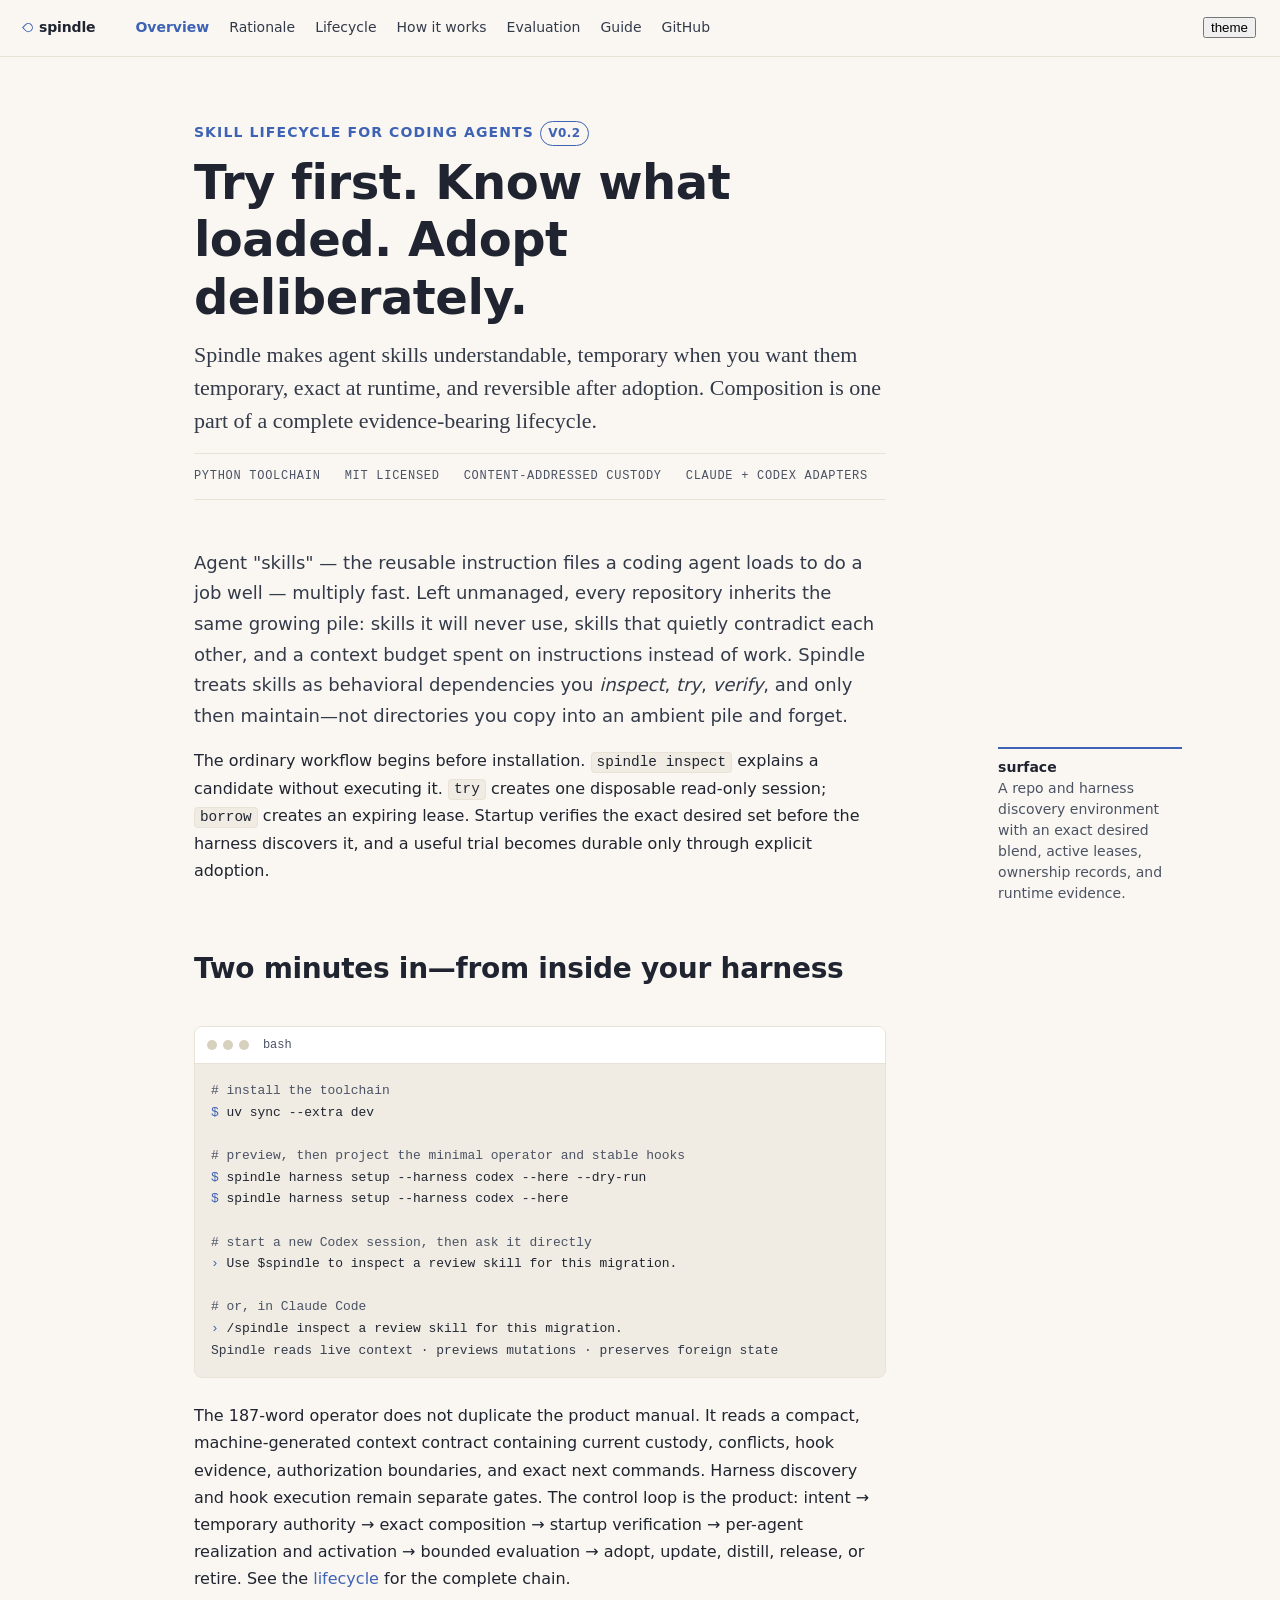
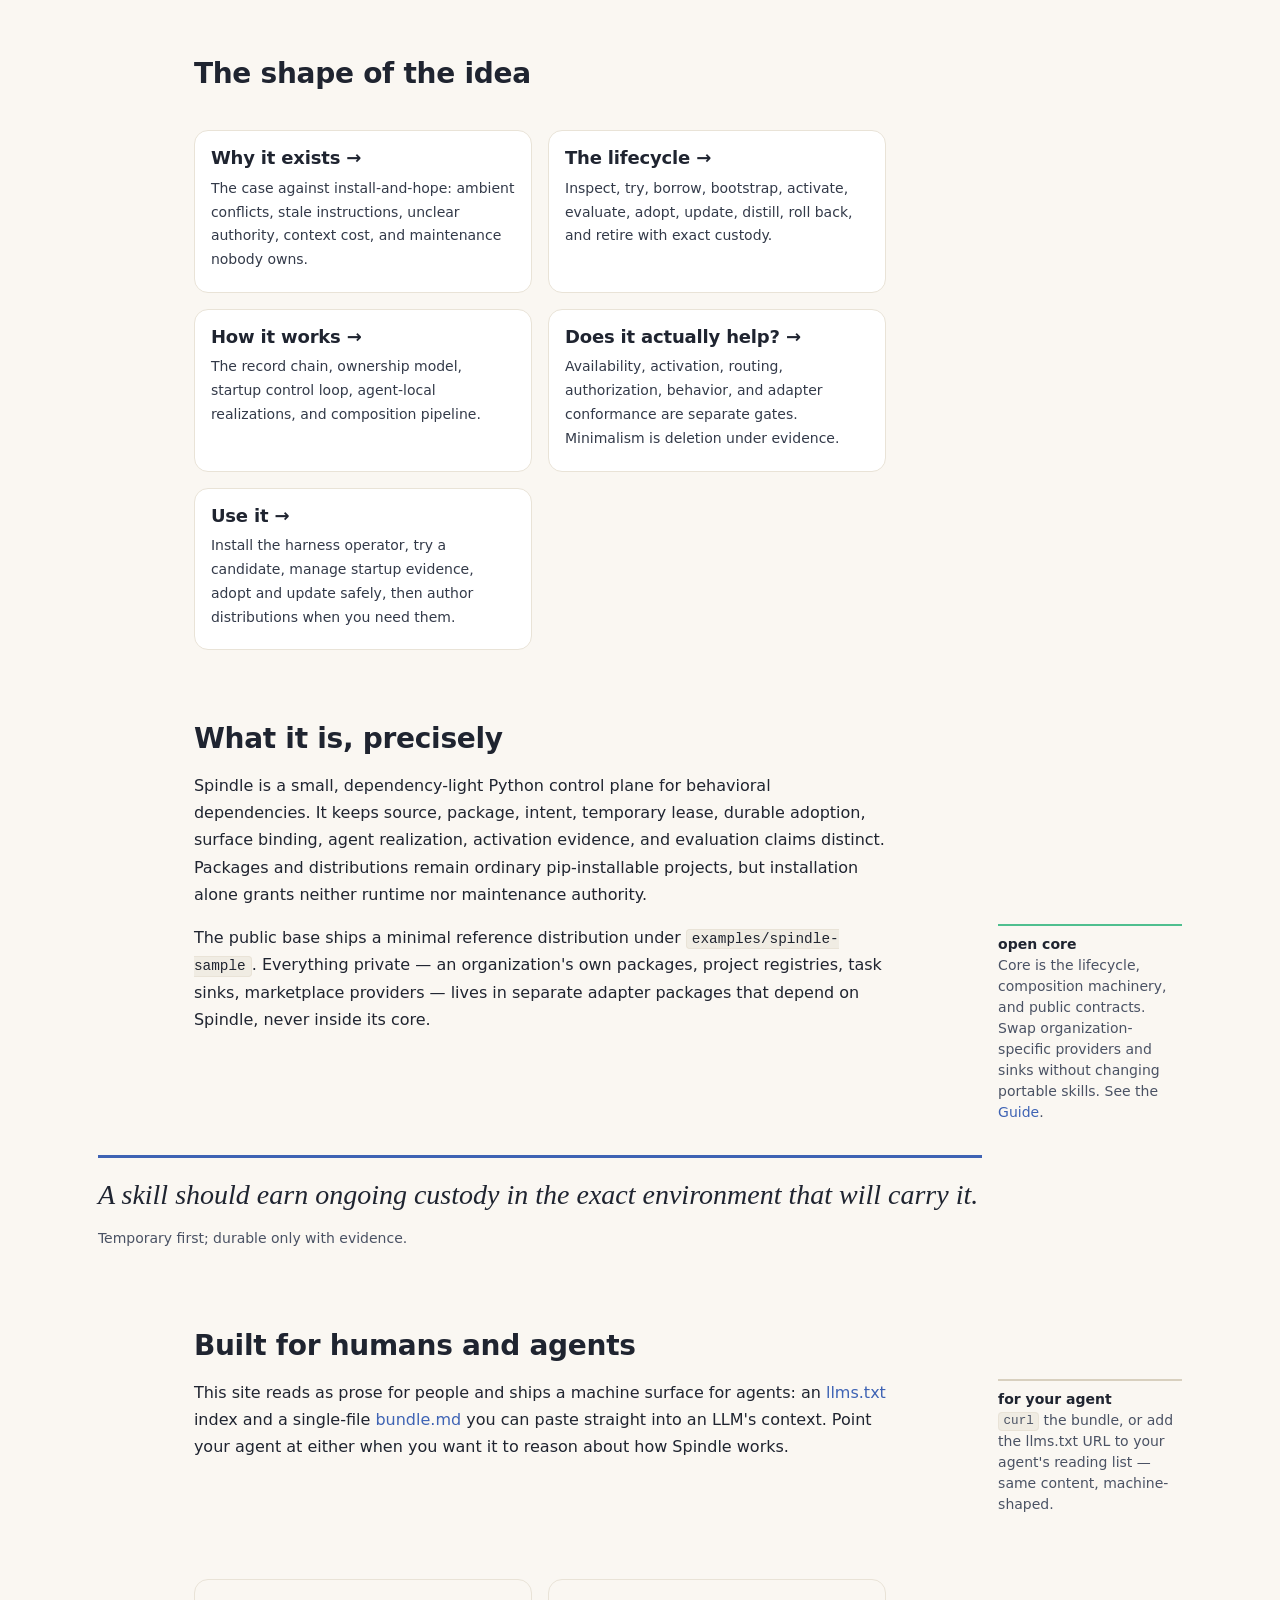
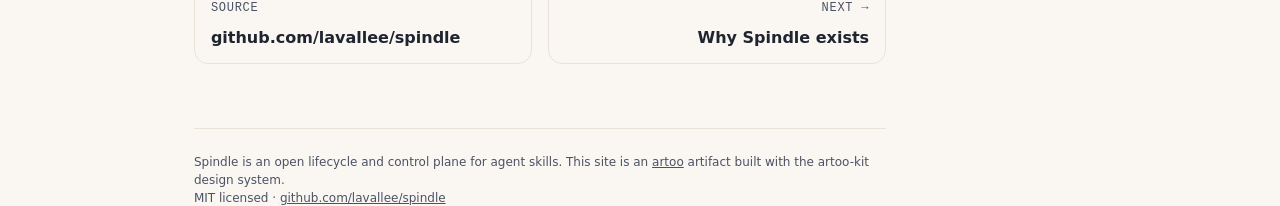
==== commit 8affaa4f: "feat: drive Spindle from coding harnesses" ====
--- a/docs/index.html
+++ b/docs/index.html
@@ -64,26 +64,29 @@
     </aside>
   </div>
 
-  <h2>Two minutes in</h2>
+  <h2>Two minutes in—from inside your harness</h2>
   <div class="terminal">
     <div class="terminal-bar"><span class="dot"></span><span class="dot"></span><span class="dot"></span><span class="name">bash</span></div>
 <pre><code><span class="c"># install the toolchain</span>
 <span class="p">$</span> uv sync --extra dev
 
-<span class="c"># understand a candidate without activating or executing it</span>
-<span class="p">$</span> spindle inspect ./candidate/review \
-    --for "review this migration" --harness codex --here --json
+<span class="c"># preview, then project the minimal operator and stable hooks</span>
+<span class="p">$</span> spindle harness setup --harness codex --here --dry-run
+<span class="p">$</span> spindle harness setup --harness codex --here
 
-<span class="c"># preview one disposable session over the actual current blend</span>
-<span class="p">$</span> spindle try ./candidate/review --harness codex \
-    --task-file task.md --here --dry-run
+<span class="c"># start a new Codex session, then ask it directly</span>
+<span class="p">›</span> Use $spindle to inspect a review skill for this migration.
 
-<span class="c"># verify exact desired state before harness discovery</span>
-<span class="p">$</span> spindle bootstrap --harness codex --here --check
-<span class="o">Spindle: expected skills verified · foreign state preserved · receipt written</span></code></pre>
+<span class="c"># or, in Claude Code</span>
+<span class="p">›</span> /spindle inspect a review skill for this migration.
+<span class="o">Spindle reads live context · previews mutations · preserves foreign state</span></code></pre>
   </div>
 
-  <p>The control loop is the product: intent → temporary authority → exact
+  <p>The 187-word operator does not duplicate the product manual. It reads a
+  compact, machine-generated context contract containing current custody,
+  conflicts, hook evidence, authorization boundaries, and exact next commands.
+  Harness discovery and hook execution remain separate gates. The control loop
+  is the product: intent → temporary authority → exact
   composition → startup verification → per-agent realization and activation →
   bounded evaluation → adopt, update, distill, release, or retire. See the
   <a href="lifecycle.html">lifecycle</a> for the complete chain.</p>
@@ -112,8 +115,8 @@
     </a>
     <a class="card" href="guide.html">
       <h3>Use it →</h3>
-      <p>Try a candidate, manage startup hooks, adopt and update safely, recover
-      state, then author distributions when you need them.</p>
+      <p>Install the harness operator, try a candidate, manage startup evidence,
+      adopt and update safely, then author distributions when you need them.</p>
     </a>
   </div>
 
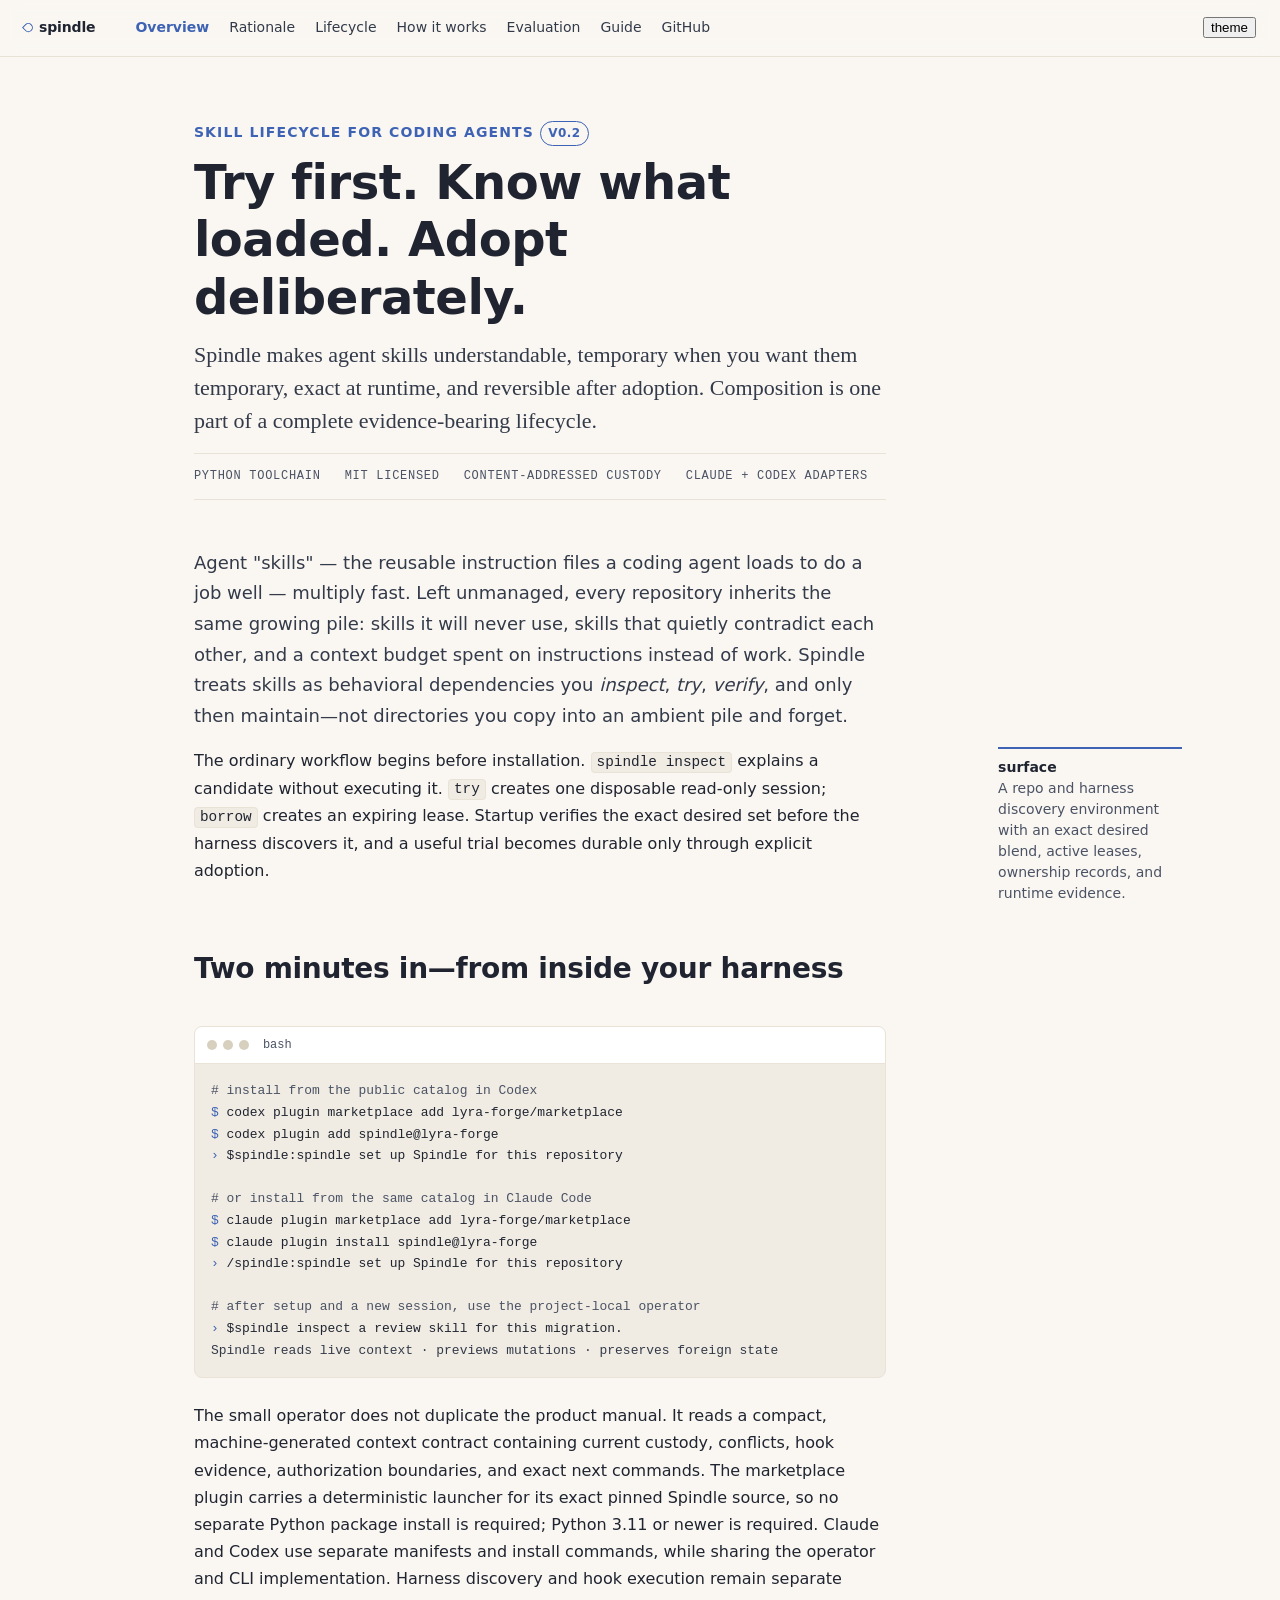
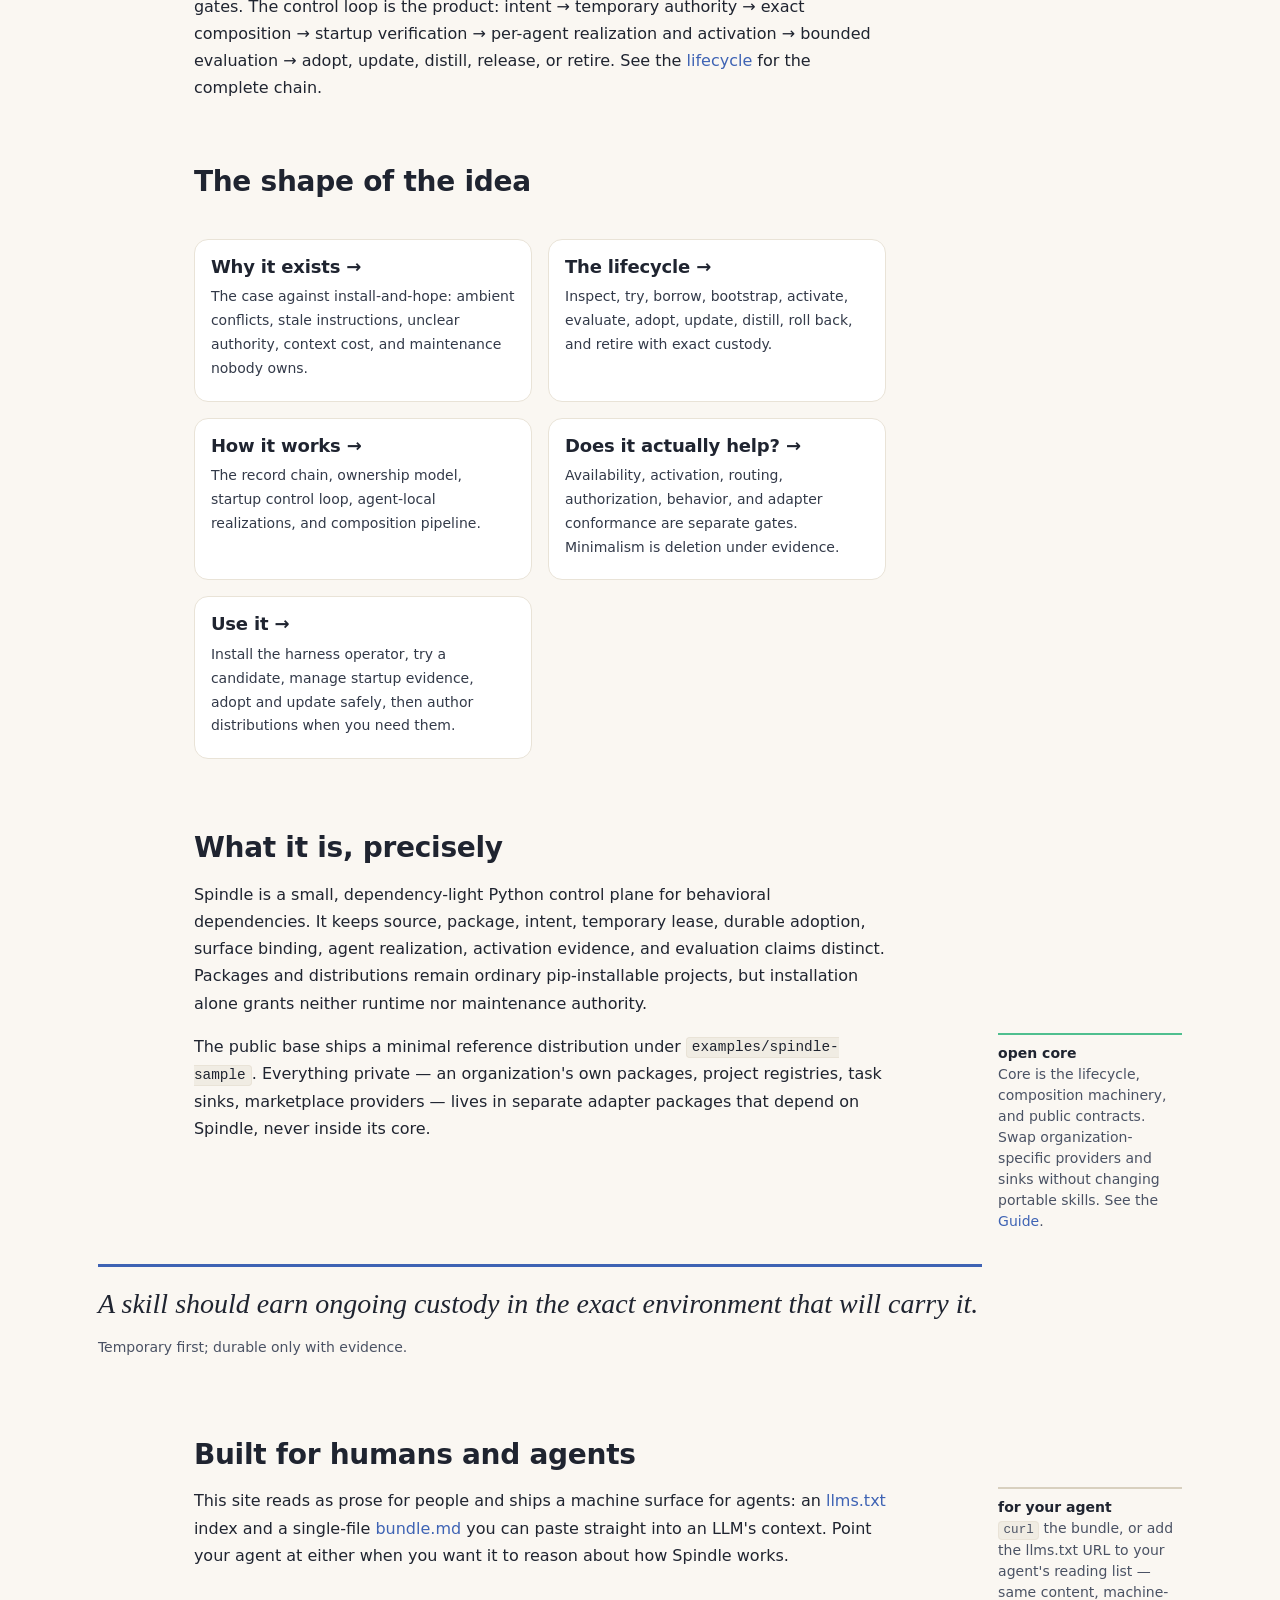
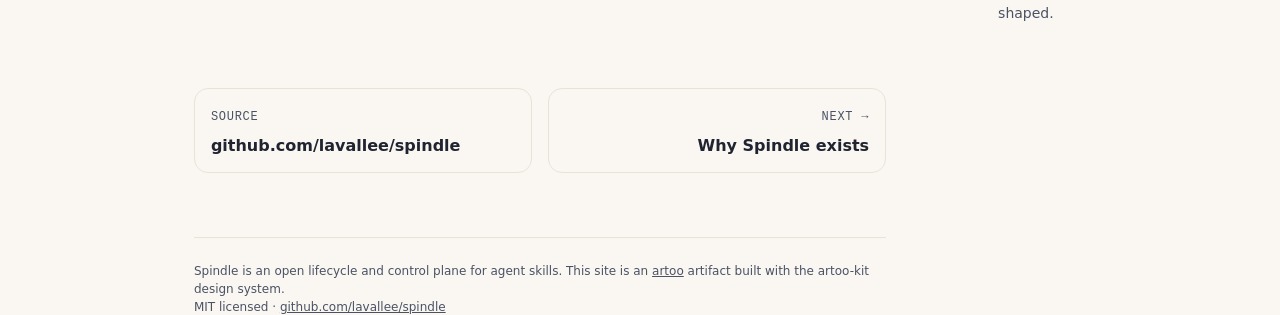
==== commit d290d663: "Package Spindle for harness marketplaces" ====
--- a/docs/index.html
+++ b/docs/index.html
@@ -67,24 +67,28 @@
   <h2>Two minutes in—from inside your harness</h2>
   <div class="terminal">
     <div class="terminal-bar"><span class="dot"></span><span class="dot"></span><span class="dot"></span><span class="name">bash</span></div>
-<pre><code><span class="c"># install the toolchain</span>
-<span class="p">$</span> uv sync --extra dev
+<pre><code><span class="c"># install from the public catalog in Codex</span>
+<span class="p">$</span> codex plugin marketplace add lyra-forge/marketplace
+<span class="p">$</span> codex plugin add spindle@lyra-forge
+<span class="p">›</span> $spindle:spindle set up Spindle for this repository
 
-<span class="c"># preview, then project the minimal operator and stable hooks</span>
-<span class="p">$</span> spindle harness setup --harness codex --here --dry-run
-<span class="p">$</span> spindle harness setup --harness codex --here
+<span class="c"># or install from the same catalog in Claude Code</span>
+<span class="p">$</span> claude plugin marketplace add lyra-forge/marketplace
+<span class="p">$</span> claude plugin install spindle@lyra-forge
+<span class="p">›</span> /spindle:spindle set up Spindle for this repository
 
-<span class="c"># start a new Codex session, then ask it directly</span>
-<span class="p">›</span> Use $spindle to inspect a review skill for this migration.
-
-<span class="c"># or, in Claude Code</span>
-<span class="p">›</span> /spindle inspect a review skill for this migration.
+<span class="c"># after setup and a new session, use the project-local operator</span>
+<span class="p">›</span> $spindle inspect a review skill for this migration.
 <span class="o">Spindle reads live context · previews mutations · preserves foreign state</span></code></pre>
   </div>
 
-  <p>The 187-word operator does not duplicate the product manual. It reads a
+  <p>The small operator does not duplicate the product manual. It reads a
   compact, machine-generated context contract containing current custody,
   conflicts, hook evidence, authorization boundaries, and exact next commands.
+  The marketplace plugin carries a deterministic launcher for its exact pinned
+  Spindle source, so no separate Python package install is required; Python 3.11
+  or newer is required. Claude and Codex use separate manifests and install
+  commands, while sharing the operator and CLI implementation.
   Harness discovery and hook execution remain separate gates. The control loop
   is the product: intent → temporary authority → exact
   composition → startup verification → per-agent realization and activation →
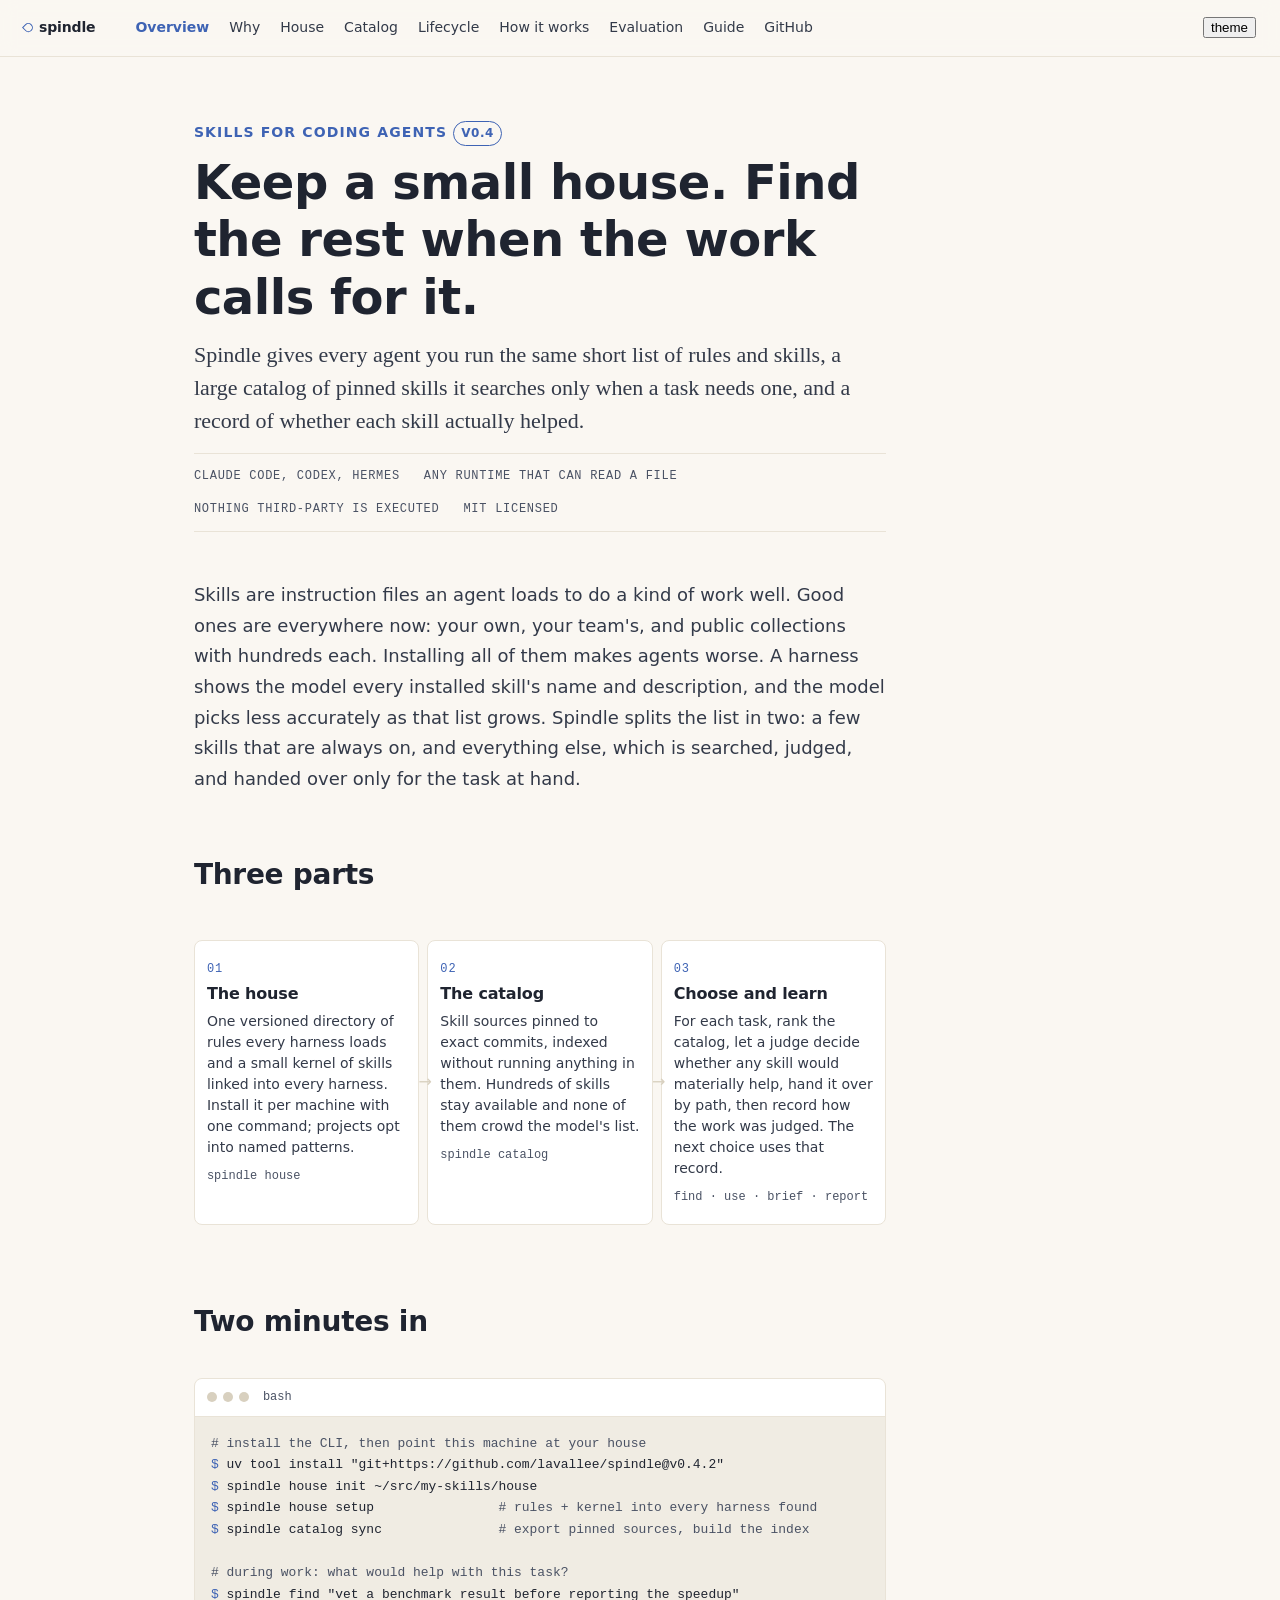
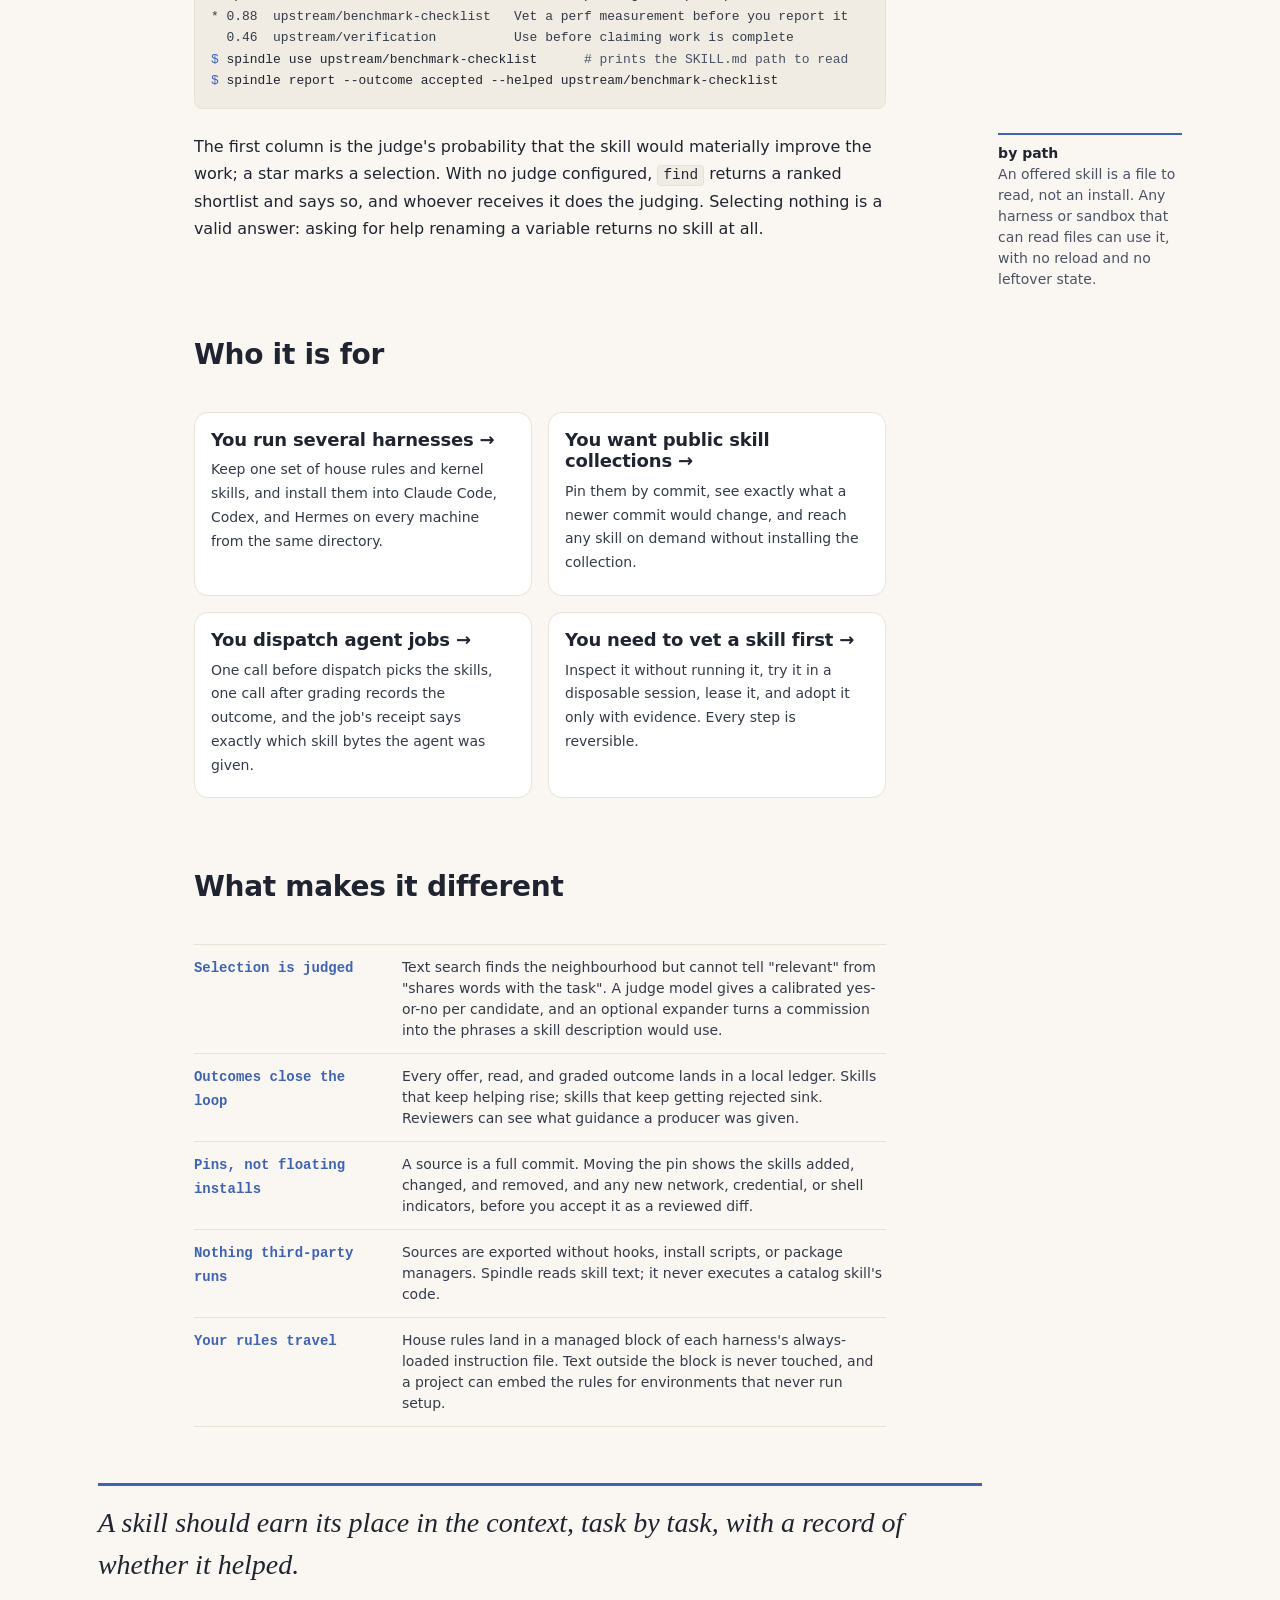
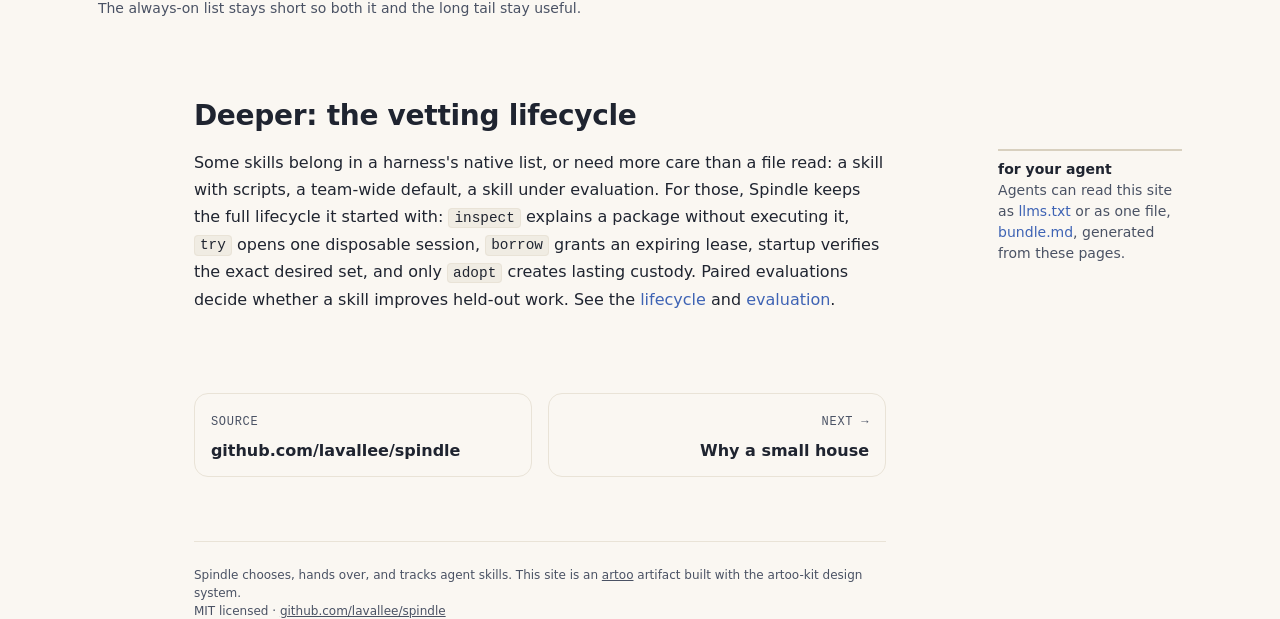
==== commit d0b52657: "Rewrite the docs around the house, the catalog, and per-task selection The site, README, and agent d" ====
--- a/docs/index.html
+++ b/docs/index.html
@@ -1,24 +1,28 @@
 <!doctype html>
 <html lang="en">
 <head>
-<meta charset="utf-8">
-<meta name="viewport" content="width=device-width, initial-scale=1">
-<title>Spindle — try, verify, and maintain agent skills</title>
-<meta name="description" content="Spindle is an evidence-bearing lifecycle for agent skills: inspect and try before adoption, verify exact startup state, realize per agent, evaluate, update, distill, and retire safely.">
-<link rel="icon" href="data:image/svg+xml,%3Csvg xmlns='http://www.w3.org/2000/svg' viewBox='0 0 32 32'%3E%3Ccircle cx='16' cy='16' r='9' fill='none' stroke='%237aa2f7' stroke-width='2.5'/%3E%3Ccircle cx='16' cy='16' r='2.5' fill='%237aa2f7'/%3E%3C/svg%3E">
-<link rel="stylesheet" href="lib/artoo-kit/tokens.css">
-<link rel="stylesheet" href="lib/artoo-kit/base.css">
-<link rel="stylesheet" href="lib/artoo-kit/article.css">
-<link rel="stylesheet" href="lib/artoo-kit/components.css">
-<link rel="stylesheet" href="style.css">
+  <meta charset="utf-8">
+  <meta name="viewport" content="width=device-width, initial-scale=1">
+  <title>Spindle — the right skills for each agent task</title>
+  <meta name="description" content="Spindle keeps a small set of rules and skills always on, a large pinned catalog searched only when a task calls for it, and a judged choice per task whose outcome feeds the next choice. It also vets, leases, and retires skills with exact evidence.">
+  <link rel="icon" href="data:image/svg+xml,%3Csvg xmlns='http://www.w3.org/2000/svg' viewBox='0 0 32 32'%3E%3Ccircle cx='16' cy='16' r='9' fill='none' stroke='%237aa2f7' stroke-width='2.5'/%3E%3Ccircle cx='16' cy='16' r='2.5' fill='%237aa2f7'/%3E%3C/svg%3E">
+  <link rel="stylesheet" href="lib/artoo-kit/tokens.css">
+  <link rel="stylesheet" href="lib/artoo-kit/base.css">
+  <link rel="stylesheet" href="lib/artoo-kit/article.css">
+  <link rel="stylesheet" href="lib/artoo-kit/components.css">
+  <link rel="stylesheet" href="style.css">
 </head>
 <body>
+
+<!-- nav:begin -->
 <nav class="site-nav">
   <a class="brand" href="index.html"><span class="spin"></span>spindle</a>
   <button class="nav-toggle" aria-label="Menu">menu</button>
   <div class="nav-links">
-    <a href="index.html">Overview</a>
-    <a href="rationale.html">Rationale</a>
+    <a href="index.html" aria-current="page">Overview</a>
+    <a href="rationale.html">Why</a>
+    <a href="house.html">House</a>
+    <a href="catalog.html">Catalog</a>
     <a href="lifecycle.html">Lifecycle</a>
     <a href="how-it-works.html">How it works</a>
     <a href="evaluation.html">Evaluation</a>
@@ -27,138 +31,150 @@
   </div>
   <button data-theme-toggle class="nav-toggle" style="display:block;margin-left:auto" aria-label="Toggle theme">theme</button>
 </nav>
+<!-- nav:end -->
 
 <main class="article">
   <header class="article-header">
-    <div class="article-kicker">skill lifecycle for coding agents <span class="badge badge--accent">v0.2</span></div>
-    <h1 class="article-title">Try first. Know what loaded. Adopt deliberately.</h1>
-    <p class="article-dek">Spindle makes agent skills understandable, temporary
-    when you want them temporary, exact at runtime, and reversible after adoption.
-    Composition is one part of a complete evidence-bearing lifecycle.</p>
+    <div class="article-kicker">skills for coding agents <span class="badge badge--accent">v0.4</span></div>
+    <h1 class="article-title">Keep a small house. Find the rest when the work calls for it.</h1>
+    <p class="article-dek">Spindle gives every agent you run the same short list
+    of rules and skills, a large catalog of pinned skills it searches only when a
+    task needs one, and a record of whether each skill actually helped.</p>
     <div class="meta-row">
-      <span>Python toolchain</span>
+      <span>Claude Code, Codex, Hermes</span>
+      <span>any runtime that can read a file</span>
+      <span>nothing third-party is executed</span>
       <span>MIT licensed</span>
-      <span>content-addressed custody</span>
-      <span>Claude + Codex adapters</span>
     </div>
   </header>
 
-  <p class="lead">Agent "skills" — the reusable instruction files a coding agent
-  loads to do a job well — multiply fast. Left unmanaged, every repository inherits
-  the same growing pile: skills it will never use, skills that quietly contradict
-  each other, and a context budget spent on instructions instead of work. Spindle
-  treats skills as behavioral dependencies you <em>inspect</em>,
-  <em>try</em>, <em>verify</em>, and only then maintain—not directories you copy
-  into an ambient pile and forget.</p>
-
-  <div class="article-mrow">
-    <p>The ordinary workflow begins before installation. <code>spindle inspect</code>
-    explains a candidate without executing it. <code>try</code> creates one
-    disposable read-only session; <code>borrow</code> creates an expiring lease.
-    Startup verifies the exact desired set before the harness discovers it, and a
-    useful trial becomes durable only through explicit adoption.</p>
-    <aside class="article-marginnote article-marginnote--def">
-      <span class="term">surface</span>
-      A repo and harness discovery environment with an exact desired blend,
-      active leases, ownership records, and runtime evidence.
-    </aside>
-  </div>
-
-  <h2>Two minutes in—from inside your harness</h2>
+  <p class="lead">Skills are instruction files an agent loads to do a kind of
+  work well. Good ones are everywhere now: your own, your team's, and public
+  collections with hundreds each. Installing all of them makes agents worse. A
+  harness shows the model every installed skill's name and description, and the
+  model picks less accurately as that list grows. Spindle splits the list in two:
+  a few skills that are always on, and everything else, which is searched,
+  judged, and handed over only for the task at hand.</p>
+
+  <h2>Three parts</h2>
+
+  <div class="pipeline">
+    <div class="stage"><span class="n">01</span><h4>The house</h4>
+      <p>One versioned directory of rules every harness loads and a small kernel
+      of skills linked into every harness. Install it per machine with one
+      command; projects opt into named patterns.</p>
+      <span class="mod">spindle house</span></div>
+    <div class="stage"><span class="n">02</span><h4>The catalog</h4>
+      <p>Skill sources pinned to exact commits, indexed without running anything
+      in them. Hundreds of skills stay available and none of them crowd the
+      model's list.</p>
+      <span class="mod">spindle catalog</span></div>
+    <div class="stage"><span class="n">03</span><h4>Choose and learn</h4>
+      <p>For each task, rank the catalog, let a judge decide whether any skill
+      would materially help, hand it over by path, then record how the work was
+      judged. The next choice uses that record.</p>
+      <span class="mod">find · use · brief · report</span></div>
+  </div>
+
+  <h2>Two minutes in</h2>
   <div class="terminal">
     <div class="terminal-bar"><span class="dot"></span><span class="dot"></span><span class="dot"></span><span class="name">bash</span></div>
-<pre><code><span class="c"># install from the public catalog in Codex</span>
-<span class="p">$</span> codex plugin marketplace add lyra-forge/marketplace
-<span class="p">$</span> codex plugin add spindle@lyra-forge
-<span class="p">›</span> $spindle:spindle set up Spindle for this repository
-
-<span class="c"># or install from the same catalog in Claude Code</span>
-<span class="p">$</span> claude plugin marketplace add lyra-forge/marketplace
-<span class="p">$</span> claude plugin install spindle@lyra-forge
-<span class="p">›</span> /spindle:spindle set up Spindle for this repository
-
-<span class="c"># after setup and a new session, use the project-local operator</span>
-<span class="p">›</span> $spindle inspect a review skill for this migration.
-<span class="o">Spindle reads live context · previews mutations · preserves foreign state</span></code></pre>
-  </div>
-
-  <p>The small operator does not duplicate the product manual. It reads a
-  compact, machine-generated context contract containing current custody,
-  conflicts, hook evidence, authorization boundaries, and exact next commands.
-  The marketplace plugin carries a deterministic launcher for its exact pinned
-  Spindle source, so no separate Python package install is required; Python 3.11
-  or newer is required. Claude and Codex use separate manifests and install
-  commands, while sharing the operator and CLI implementation.
-  Harness discovery and hook execution remain separate gates. The control loop
-  is the product: intent → temporary authority → exact
-  composition → startup verification → per-agent realization and activation →
-  bounded evaluation → adopt, update, distill, release, or retire. See the
-  <a href="lifecycle.html">lifecycle</a> for the complete chain.</p>
-
-  <h2>The shape of the idea</h2>
+<pre><code><span class="c"># install the CLI, then point this machine at your house</span>
+<span class="p">$</span> uv tool install "git+https://github.com/lavallee/spindle@v0.4.2"
+<span class="p">$</span> spindle house init ~/src/my-skills/house
+<span class="p">$</span> spindle house setup                <span class="c"># rules + kernel into every harness found</span>
+<span class="p">$</span> spindle catalog sync               <span class="c"># export pinned sources, build the index</span>
+
+<span class="c"># during work: what would help with this task?</span>
+<span class="p">$</span> spindle find "vet a benchmark result before reporting the speedup"
+<span class="o">* 0.88  upstream/benchmark-checklist   Vet a perf measurement before you report it
+  0.46  upstream/verification          Use before claiming work is complete</span>
+<span class="p">$</span> spindle use upstream/benchmark-checklist      <span class="c"># prints the SKILL.md path to read</span>
+<span class="p">$</span> spindle report --outcome accepted --helped upstream/benchmark-checklist</code></pre>
+  </div>
+
+  <div class="article-mrow">
+    <p>The first column is the judge's probability that the skill would
+    materially improve the work; a star marks a selection. With no judge
+    configured, <code>find</code> returns a ranked shortlist and says so, and
+    whoever receives it does the judging. Selecting nothing is a valid answer:
+    asking for help renaming a variable returns no skill at all.</p>
+    <aside class="article-marginnote article-marginnote--def">
+      <span class="term">by path</span>
+      An offered skill is a file to read, not an install. Any harness or
+      sandbox that can read files can use it, with no reload and no leftover
+      state.
+    </aside>
+  </div>
+
+  <h2>Who it is for</h2>
   <div class="card-grid">
-    <a class="card" href="rationale.html">
-      <h3>Why it exists →</h3>
-      <p>The case against install-and-hope: ambient conflicts, stale instructions,
-      unclear authority, context cost, and maintenance nobody owns.</p>
+    <a class="card" href="house.html">
+      <h3>You run several harnesses →</h3>
+      <p>Keep one set of house rules and kernel skills, and install them into
+      Claude Code, Codex, and Hermes on every machine from the same directory.</p>
+    </a>
+    <a class="card" href="catalog.html">
+      <h3>You want public skill collections →</h3>
+      <p>Pin them by commit, see exactly what a newer commit would change, and
+      reach any skill on demand without installing the collection.</p>
+    </a>
+    <a class="card" href="catalog.html#runtimes">
+      <h3>You dispatch agent jobs →</h3>
+      <p>One call before dispatch picks the skills, one call after grading
+      records the outcome, and the job's receipt says exactly which skill bytes
+      the agent was given.</p>
     </a>
     <a class="card" href="lifecycle.html">
-      <h3>The lifecycle →</h3>
-      <p>Inspect, try, borrow, bootstrap, activate, evaluate, adopt, update,
-      distill, roll back, and retire with exact custody.</p>
-    </a>
-    <a class="card" href="how-it-works.html">
-      <h3>How it works →</h3>
-      <p>The record chain, ownership model, startup control loop, agent-local
-      realizations, and composition pipeline.</p>
-    </a>
-    <a class="card" href="evaluation.html">
-      <h3>Does it actually help? →</h3>
-      <p>Availability, activation, routing, authorization, behavior, and adapter
-      conformance are separate gates. Minimalism is deletion under evidence.</p>
-    </a>
-    <a class="card" href="guide.html">
-      <h3>Use it →</h3>
-      <p>Install the harness operator, try a candidate, manage startup evidence,
-      adopt and update safely, then author distributions when you need them.</p>
-    </a>
-  </div>
-
-  <h2>What it is, precisely</h2>
-  <p>Spindle is a small, dependency-light Python control plane for behavioral
-  dependencies. It keeps source, package, intent, temporary lease, durable
-  adoption, surface binding, agent realization, activation evidence, and
-  evaluation claims distinct. Packages and distributions remain ordinary
-  pip-installable projects, but installation alone grants neither runtime nor
-  maintenance authority.</p>
-
+      <h3>You need to vet a skill first →</h3>
+      <p>Inspect it without running it, try it in a disposable session, lease
+      it, and adopt it only with evidence. Every step is reversible.</p>
+    </a>
+  </div>
+
+  <h2>What makes it different</h2>
+  <dl class="defs">
+    <div><dt>Selection is judged</dt><dd>Text search finds the neighbourhood but
+      cannot tell "relevant" from "shares words with the task". A judge model
+      gives a calibrated yes-or-no per candidate, and an optional expander turns
+      a commission into the phrases a skill description would use.</dd></div>
+    <div><dt>Outcomes close the loop</dt><dd>Every offer, read, and graded
+      outcome lands in a local ledger. Skills that keep helping rise; skills
+      that keep getting rejected sink. Reviewers can see what guidance a
+      producer was given.</dd></div>
+    <div><dt>Pins, not floating installs</dt><dd>A source is a full commit.
+      Moving the pin shows the skills added, changed, and removed, and any new
+      network, credential, or shell indicators, before you accept it as a
+      reviewed diff.</dd></div>
+    <div><dt>Nothing third-party runs</dt><dd>Sources are exported without hooks,
+      install scripts, or package managers. Spindle reads skill text; it never
+      executes a catalog skill's code.</dd></div>
+    <div><dt>Your rules travel</dt><dd>House rules land in a managed block of
+      each harness's always-loaded instruction file. Text outside the block is
+      never touched, and a project can embed the rules for environments that
+      never run setup.</dd></div>
+  </dl>
+
+  <p class="article-pullquote">A skill should earn its place in the context, task
+  by task, with a record of whether it helped.<cite>The always-on list stays
+  short so both it and the long tail stay useful.</cite></p>
+
+  <h2>Deeper: the vetting lifecycle</h2>
   <div class="article-mrow">
-    <p>The public base ships a minimal reference distribution under
-    <code>examples/spindle-sample</code>. Everything private — an organization's
-    own packages, project registries, task sinks, marketplace providers — lives in
-    separate adapter packages that depend on Spindle, never inside its core.</p>
-    <aside class="article-marginnote article-marginnote--source">
-      <span class="term">open core</span>
-      Core is the lifecycle, composition machinery, and public contracts. Swap
-      organization-specific providers and sinks without changing portable skills.
-      See the <a href="guide.html#extending">Guide</a>.
-    </aside>
-  </div>
-
-  <p class="article-pullquote">A skill should earn ongoing custody in the exact
-  environment that will carry it.<cite>Temporary first; durable only with
-  evidence.</cite></p>
-
-  <h2>Built for humans and agents</h2>
-  <div class="article-mrow">
-    <p>This site reads as prose for people and ships a machine surface for agents:
-    an <a href="llms.txt">llms.txt</a> index and a single-file
-    <a href="bundle.md">bundle.md</a> you can paste straight into an LLM's context.
-    Point your agent at either when you want it to reason about how Spindle works.</p>
+    <p>Some skills belong in a harness's native list, or need more care than a
+    file read: a skill with scripts, a team-wide default, a skill under
+    evaluation. For those, Spindle keeps the full lifecycle it started with:
+    <code>inspect</code> explains a package without executing it,
+    <code>try</code> opens one disposable session, <code>borrow</code> grants an
+    expiring lease, startup verifies the exact desired set, and only
+    <code>adopt</code> creates lasting custody. Paired evaluations decide
+    whether a skill improves held-out work. See the
+    <a href="lifecycle.html">lifecycle</a> and
+    <a href="evaluation.html">evaluation</a>.</p>
     <aside class="article-marginnote">
       <span class="term">for your agent</span>
-      <code>curl</code> the bundle, or add the llms.txt URL to your agent's
-      reading list — same content, machine-shaped.
+      Agents can read this site as <a href="llms.txt">llms.txt</a> or as one
+      file, <a href="bundle.md">bundle.md</a>, generated from these pages.
     </aside>
   </div>
 
@@ -169,12 +185,12 @@
     </a>
     <a class="next" href="rationale.html">
       <span class="dir">Next →</span>
-      <span class="ttl">Why Spindle exists</span>
+      <span class="ttl">Why a small house</span>
     </a>
   </nav>
 
   <footer class="colophon">
-    Spindle is an open lifecycle and control plane for agent skills. This site is an
+    Spindle chooses, hands over, and tracks agent skills. This site is an
     <a href="https://github.com/lavallee/artoo">artoo</a> artifact built with the
     artoo-kit design system.<br>
     MIT licensed · <a href="https://github.com/lavallee/spindle">github.com/lavallee/spindle</a>
--- a/docs/style.css
+++ b/docs/style.css
@@ -77,7 +77,7 @@
 .pipeline {
   display: grid;
   grid-auto-flow: column;
-  grid-auto-columns: 1fr;
+  grid-auto-columns: minmax(0, 1fr);
   align-items: stretch;
   gap: var(--sp-2);
   margin: var(--sp-8) 0;
@@ -239,3 +239,13 @@
   font-size: 0.85em;
   color: var(--accent);
 }
+
+/* Eight nav items: keep each label on one line. */
+.site-nav .nav-links a { white-space: nowrap; }
+.stage .mod { overflow-wrap: anywhere; }
+
+/* Tables never push the page sideways on a phone. */
+:not(pre) > code { overflow-wrap: anywhere; }
+@media (max-width: 640px) {
+  main table { display: block; max-width: 100%; overflow-x: auto; }
+}
